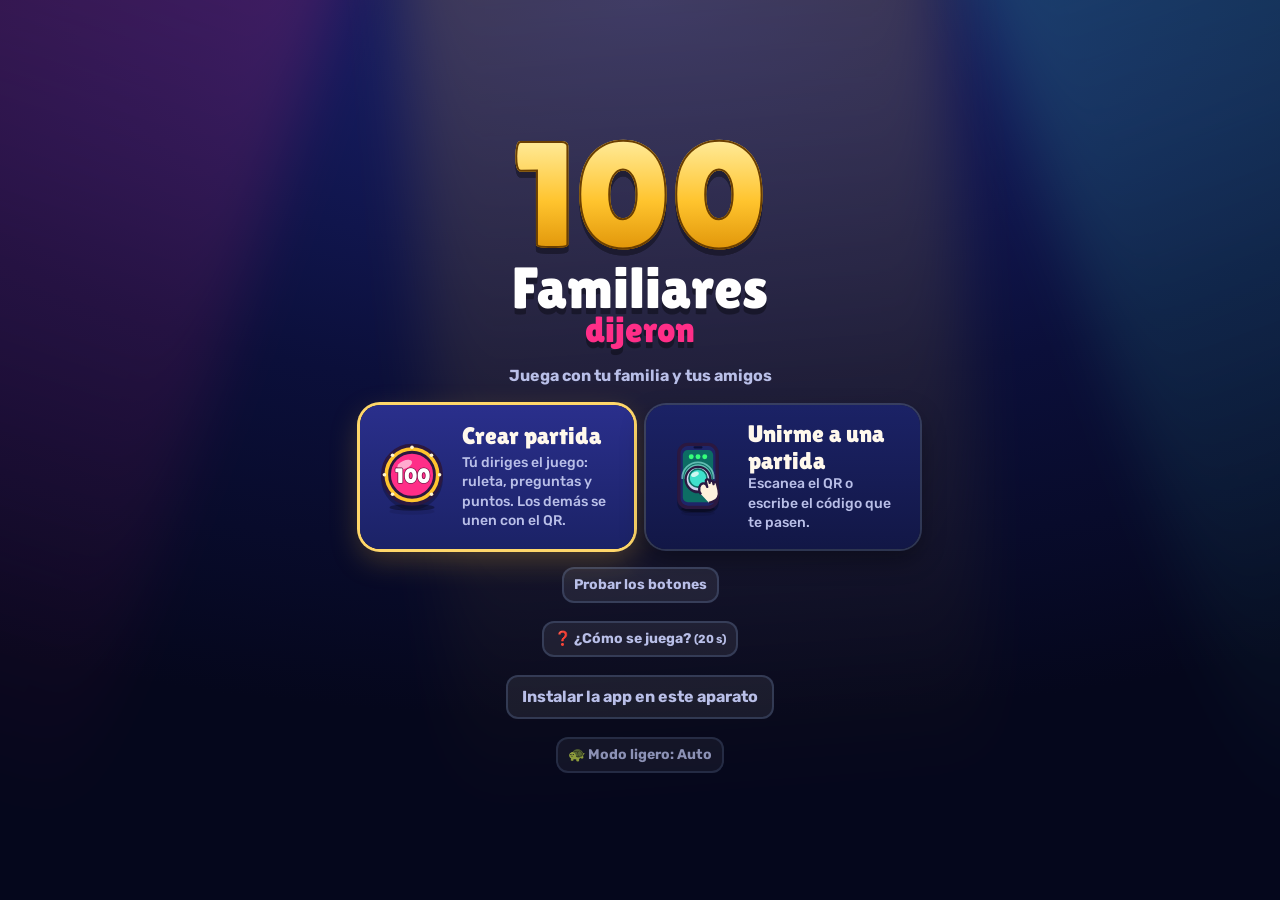
==== index.html @ 121be9f3 "Fase 3: junta para robar, chat nuevo, animalito por jugador, reacciones, ruleta de 5 niveles, carrer" ====
<!DOCTYPE html>
<html lang="es">
<head>
<meta charset="utf-8">
<meta name="viewport" content="width=device-width,initial-scale=1,viewport-fit=cover,interactive-widget=resizes-content">
<meta name="theme-color" content="#070a24">
<meta name="mobile-web-app-capable" content="yes">
<meta name="apple-mobile-web-app-capable" content="yes">
<title>100 Familiares Dijeron</title>
<link rel="manifest" href="manifest.webmanifest">
<link rel="icon" href="icons/icon-192.png">
<link rel="apple-touch-icon" href="icons/icon-192.png">
<link rel="stylesheet" href="app.css">
<link rel="stylesheet" href="race.css">
<link rel="stylesheet" href="cmd.css">
<link rel="stylesheet" href="lite.css">
</head>
<body>
<div class="bg" aria-hidden="true"><i></i><i></i><i></i></div>

<!-- ============ INICIO ============ -->
<main id="v-home" class="view">
  <div class="logo" aria-label="100 Familiares Dijeron"><b>100</b><span>Familiares</span><em>dijeron</em></div>
  <p class="sub">Juega con tu familia y tus amigos</p>
  <div class="choices">
    <a class="card-btn star cont" id="contcard" href="juego.html" hidden>
      <svg viewBox="0 0 64 64" aria-hidden="true"><ellipse cx="32" cy="59" rx="20" ry="3" fill="rgba(0,0,0,.35)"/><circle cx="32" cy="30" r="26" fill="#35e08a" stroke="#2b1840" stroke-width="3"/><circle cx="32" cy="30" r="20" fill="#0c6643" stroke="#2b1840" stroke-width="2.5"/><path d="M27 19.5v21l17-10.5z" fill="#fff8ec" stroke="#2b1840" stroke-width="2.5" stroke-linejoin="round"/><ellipse cx="24" cy="20" rx="6" ry="3" fill="#fff" opacity=".35" transform="rotate(-24 24 20)"/></svg>
      <b>Continuar partida</b><small id="contsm"></small>
    </a>
    <button type="button" class="card-btn star" data-go="create" id="createbtn">
      <svg viewBox="0 0 64 64" aria-hidden="true"><ellipse cx="32" cy="59" rx="20" ry="3" fill="rgba(0,0,0,.35)"/><circle cx="32" cy="30" r="26" fill="#ffc42e" stroke="#2b1840" stroke-width="3"/><circle cx="32" cy="30" r="20" fill="#ff2e88" stroke="#2b1840" stroke-width="2.5"/><ellipse cx="25.5" cy="21" rx="7" ry="3.6" fill="#fff" opacity=".6" transform="rotate(-24 25.5 21)"/><text x="32" y="37" text-anchor="middle" font-family="Lilita One,Rubik,sans-serif" font-size="19" fill="#fff" stroke="#6b0a3a" stroke-width="1.2" paint-order="stroke">100</text><g fill="#fff6cf"><circle cx="32" cy="5.5" r="1.6"/><circle cx="56.5" cy="30" r="1.6"/><circle cx="7.5" cy="30" r="1.6"/><circle cx="49.3" cy="12.7" r="1.6"/><circle cx="14.7" cy="12.7" r="1.6"/><circle cx="49.3" cy="47.3" r="1.6"/><circle cx="14.7" cy="47.3" r="1.6"/></g></svg>
      <b>Crear partida</b><small>Tú diriges el juego: ruleta, preguntas y puntos. Los demás se unen con el QR.</small>
    </button>
    <button type="button" class="card-btn" data-go="join">
      <svg viewBox="0 0 64 64" aria-hidden="true"><ellipse cx="32" cy="60.5" rx="15" ry="2.6" fill="rgba(0,0,0,.35)"/><rect x="15" y="3" width="34" height="56" rx="8" fill="#1e2569" stroke="#2b1840" stroke-width="3"/><rect x="18.5" y="8" width="27" height="46.5" rx="4.5" fill="#0d6d64"/><rect x="28" y="4.6" width="8" height="2" rx="1" fill="#0b0f3a"/><g fill="#35ff7a"><circle cx="26" cy="14" r="2.2"/><circle cx="32" cy="14" r="2.2"/><circle cx="38" cy="14" r="2.2"/></g><path d="M20.5 33a11.5 11.5 0 0 1 23 0M18 33a14 14 0 0 1 28 0" fill="none" stroke="#a8fff3" stroke-width="1.6" stroke-linecap="round" opacity=".55"/><circle cx="32" cy="35.5" r="11" fill="#20244a"/><circle cx="32" cy="34" r="11" fill="#cfd4ee" stroke="#2b1840" stroke-width="2"/><circle cx="32" cy="33" r="8" fill="#3fe0cc" stroke="#0b6f64" stroke-width="1.5"/><ellipse cx="29.3" cy="29.6" rx="3.6" ry="2" fill="#fff" opacity=".75" transform="rotate(-22 29.3 29.6)"/><path d="M40 52c-2-5 1-9 4-9 2 0 3 2 3 4v-5c0-2 3-2 3 0v2c0-2 3-2 3 0v2c0-2 3-2 3 0v6c0 5-3 9-8 9h-3" fill="#fff1dc" stroke="#2b1840" stroke-width="2" stroke-linejoin="round" transform="translate(-6 -6) rotate(-14 46 50)"/></svg>
      <b>Unirme a una partida</b><small>Escanea el QR o escribe el código que te pasen.</small>
    </button>
  </div>
  <section class="modes" id="modes" hidden aria-labelledby="modest">
    <h2 id="modest">¿Dónde se va a ver el juego?</h2>
    <p class="modes-note" id="modesnote" hidden>Tienen una partida guardada: al entrar podrán continuarla o empezar de nuevo.</p>
    <div class="choices">
      <a class="card-btn" href="juego.html?modo=pantalla&amp;nueva=1">
        <svg viewBox="0 0 64 64" aria-hidden="true"><ellipse cx="32" cy="59" rx="21" ry="3" fill="rgba(0,0,0,.35)"/><path d="M23 50l-5 7M41 50l5 7" stroke="#2b1840" stroke-width="6" stroke-linecap="round"/><path d="M23 50l-5 7M41 50l5 7" stroke="#e9a91c" stroke-width="3" stroke-linecap="round"/><rect x="5" y="9" width="54" height="42" rx="9" fill="#ffc42e" stroke="#2b1840" stroke-width="3"/><path d="M8 18a7 7 0 0 1 7-7h34a7 7 0 0 1 7 7" fill="none" stroke="#fff3b0" stroke-width="2" stroke-linecap="round" opacity=".8"/><circle cx="13" cy="12.6" r="1.4" fill="#fff6cf"/><circle cx="19" cy="12.6" r="1.4" fill="#fff6cf"/><circle cx="25" cy="12.6" r="1.4" fill="#fff6cf"/><circle cx="31" cy="12.6" r="1.4" fill="#fff6cf"/><circle cx="37" cy="12.6" r="1.4" fill="#fff6cf"/><circle cx="43" cy="12.6" r="1.4" fill="#fff6cf"/><circle cx="49" cy="12.6" r="1.4" fill="#fff6cf"/><circle cx="13" cy="47.4" r="1.4" fill="#fff6cf"/><circle cx="19" cy="47.4" r="1.4" fill="#fff6cf"/><circle cx="25" cy="47.4" r="1.4" fill="#fff6cf"/><circle cx="31" cy="47.4" r="1.4" fill="#fff6cf"/><circle cx="37" cy="47.4" r="1.4" fill="#fff6cf"/><circle cx="43" cy="47.4" r="1.4" fill="#fff6cf"/><circle cx="49" cy="47.4" r="1.4" fill="#fff6cf"/><rect x="10.5" y="15.5" width="43" height="29" rx="4.5" fill="#0b0f3a" stroke="#2b1840" stroke-width="2"/><g><circle cx="22" cy="30" r="7.5" fill="#35ff7a" opacity=".22"/><circle cx="32" cy="30" r="7.5" fill="#35ff7a" opacity=".22"/><circle cx="42" cy="30" r="7.5" fill="#35ff7a" opacity=".22"/><circle cx="22" cy="30" r="5" fill="#2bd968"/><circle cx="32" cy="30" r="5" fill="#2bd968"/><circle cx="42" cy="30" r="5" fill="#2bd968"/><circle cx="20.5" cy="28.4" r="1.7" fill="#e6ffee"/><circle cx="30.5" cy="28.4" r="1.7" fill="#e6ffee"/><circle cx="40.5" cy="28.4" r="1.7" fill="#e6ffee"/></g><path d="M12 42L28 17h8L20 42z" fill="#fff" opacity=".07"/></svg>
        <b>En una pantalla grande</b><small>Tele, compu o tablet. Cada quien usa su celular como botón.</small>
      </a>
      <a class="card-btn" href="juego.html?modo=celulares&amp;nueva=1">
        <svg viewBox="0 0 64 64" aria-hidden="true"><ellipse cx="32" cy="60" rx="24" ry="2.6" fill="rgba(0,0,0,.35)"/><g transform="rotate(-10 18 32)"><rect x="6" y="8" width="24" height="44" rx="6" fill="#1e2569" stroke="#2b1840" stroke-width="3"/><rect x="9.5" y="13" width="17" height="30" rx="3" fill="#3fe0cc"/><circle cx="18" cy="28" r="6" fill="#ff2e88" stroke="#2b1840" stroke-width="2"/></g><g transform="rotate(10 46 32)"><rect x="34" y="8" width="24" height="44" rx="6" fill="#1e2569" stroke="#2b1840" stroke-width="3"/><rect x="37.5" y="13" width="17" height="30" rx="3" fill="#ffc42e"/><circle cx="46" cy="28" r="6" fill="#ff2e88" stroke="#2b1840" stroke-width="2"/></g></svg>
        <b>Cada quien en su celular</b><small>Sin tele: todos ven la pregunta y el tablero en su celular. Tú también juegas desde el tuyo.</small>
      </a>
    </div>
  </section>
  <form id="joinf" class="joinf" hidden autocomplete="off">
    <label for="code">Código de la partida</label>
    <input id="code" maxlength="4" autocapitalize="characters" spellcheck="false" placeholder="ABCD" enterkeyhint="go">
    <label for="pname">Tu nombre</label>
    <input id="pname" maxlength="14" placeholder="Tu nombre" enterkeyhint="go">
    <button class="big gold" type="submit">Entrar</button>
    <p class="err" id="joinerr" role="alert"></p>
  </form>
  <button type="button" class="ghost sm" data-go="host">Probar los botones</button>
  <button type="button" class="ghost sm" data-tut="1">❓ ¿Cómo se juega? <small>(20 s)</small></button>
  <button type="button" id="install" class="ghost">Instalar la app en este aparato</button>
  <button type="button" class="ghost sm lite-btn" id="litebtn">🐢 Modo ligero: <b id="litev">Auto</b></button>
</main>

<!-- ============ PANTALLA GRANDE ============ -->
<main id="v-host" class="view" hidden>
  <header class="hbar">
    <div class="room"><small>Código</small><b id="hcode">····</b></div>
    <span class="pill" id="hstat">Conectando…</span>
    <button type="button" class="ghost sm" id="hback">Salir</button>
  </header>
  <section class="lobby" id="lobby">
    <div class="qrbox"><div class="qr" id="qr" aria-label="Código QR para unirse"></div><p>Escaneen con la cámara del celular<br><b id="hlink"></b></p></div>
    <div class="teams" id="teams"></div>
  </section>
  <section class="arena" id="arena" hidden>
    <div class="side" id="sideA"></div>
    <div class="center">
      <div class="lamps" id="lamps"><i></i><i></i><i></i></div>
      <b class="semt" id="semt">Prepárense…</b>
    </div>
    <div class="side" id="sideB"></div>
    <div class="result" id="result" hidden></div>
  </section>
  <footer class="hctl">
    <button type="button" class="big gold" id="go">¡Probar botones!</button>
    <button type="button" class="ghost" id="lobbyb" hidden>Ver jugadores</button>
    <div class="rule" id="rule"><span>Si alguien toca antes del ¡YA!:</span><button type="button" data-r="foul" aria-pressed="true">Pierde el turno</button><button type="button" data-r="soft" aria-pressed="false">Solo espera tantito</button></div>
  </footer>
</main>

<!-- ============ JUGADOR ============ -->
<main id="v-play" class="view" hidden>
  <header class="pbar">
    <span class="me" id="me"></span>
    <span class="pill" id="pstat">Conectando…</span>
    <button type="button" class="admk" id="mutek" aria-label="Silenciar este celular" aria-pressed="false">🔊</button>
    <button type="button" class="admk" id="admk" aria-label="Modo anfitrión">🔑</button>
  </header>
  <section class="gv" id="gv" hidden aria-label="El juego">
    <div class="gv-sc">
      <div class="gv-t" id="gvt0" style="--c:#3fe0cc"><i id="gva0"></i><span><b>Turquesas</b><em id="gvs0">0</em></span></div>
      <div class="gv-bank"><small>En juego</small><b id="gvb">0</b><em id="gvm"></em></div>
      <div class="gv-t" id="gvt1" style="--c:#ffc42e"><i id="gva1"></i><span><b>Dorados</b><em id="gvs1">0</em></span></div>
    </div>
    <div class="gv-q"><small id="gvr">Ronda 1</small><p id="gvq">Esperando la pregunta…</p></div>
    <p class="gv-say" id="gvsay" hidden></p>
    <ol class="gv-board" id="gvboard"></ol>
    <div class="gv-foot">
      <div class="gv-x" id="gvx" aria-label="Errores"><i></i><i></i><i></i></div>
      <p class="gv-turn" id="gvturn"></p>
      <div class="gv-ck" id="gvck" aria-label="Segundos"><b id="gvckn">15</b></div>
    </div>
    <iframe class="gv-f" id="gvf" title="El juego en vivo" allow="autoplay"></iframe>
    <button type="button" class="ghost sm gv-ch" id="gvch">Cambiar de equipo</button>
  </section>
  <section class="pick" id="pick" hidden>
    <button type="button" class="myav" id="myavb" aria-label="Escoger tu animalito"><i id="myavi"></i><span><b>Tu animalito</b><small>Tócalo para cambiarlo</small></span></button>
    <h2>¿De qué equipo eres?</h2>
    <div class="pteams" id="pteams"></div>
    <div class="pick-x"><button type="button" class="ghost sm" id="pspec">👀 Solo quiero ver</button><button type="button" class="ghost sm" data-tut="1">❓ ¿Cómo se juega? <small>(20 s)</small></button></div>
  </section>
  <section class="pad" id="pad" hidden>
    <div class="plamps" id="plamps"><i></i><i></i><i></i></div>
    <p class="pmsg" id="pmsg">Esperen la siguiente ronda</p>
    <div class="dome" id="dome"><span class="ring"></span><span class="ring r2"></span><span class="base"></span><span class="cap"><span class="av" id="pav"></span></span></div>
    <p class="psub" id="psub"></p>
    <button type="button" class="ghost sm" id="chteam">Cambiar de equipo</button>
  </section>
  <div class="cmdbar" id="cmdbar" hidden aria-label="Comodines de tu equipo"></div>
  <div class="pres" id="pres" hidden></div>
  <button type="button" class="admt" id="admt" hidden aria-label="Abrir el panel del anfitrión"><span>🎛</span><small>Control</small></button>
  <section class="adm" id="adm" hidden role="dialog" aria-modal="true" aria-labelledby="admh">
    <header class="adm-h"><b id="admh">🎛 Anfitrión</b><nav class="adm-tabs"><button type="button" data-tab="b" aria-pressed="true">Básico</button><button type="button" data-tab="a" aria-pressed="false">Avanzado</button></nav><button type="button" class="adm-x" id="admx" aria-label="Cerrar el panel">▾</button></header>
    <div class="adm-body" id="admbody"></div>
  </section>
  <section class="pin" id="pin" hidden role="dialog" aria-modal="true" aria-labelledby="pinh">
    <div class="pin-card"><b id="pinh">🔑 Modo anfitrión</b><p id="pinmsg">Escribe tu PIN</p><div class="pin-dots" id="pindots" aria-hidden="true"><i></i><i></i><i></i><i></i></div>
      <div class="pin-pad" id="pinpad"></div><button type="button" class="ghost sm" id="pinx">Cancelar</button></div>
  </section>
  <section class="chat" id="chat" hidden role="dialog" aria-labelledby="chatt">
    <header class="chat-h"><button type="button" class="chat-min" id="chatmin" aria-label="Hacer chiquito el chat" aria-expanded="true">▾</button><b id="chatt">💬 Junta de equipo</b>
      <span class="ring" id="chatring" hidden><svg viewBox="0 0 36 36" aria-hidden="true"><circle class="rg-bg" cx="18" cy="18" r="15.5"/><circle class="rg-fg" cx="18" cy="18" r="15.5" pathLength="100"/></svg><b></b></span></header>
    <p class="chat-sub" id="chatsub"></p>
    <p class="chat-q" id="chatq"></p>
    <p class="chat-rev" id="chatrev" hidden></p>
    <div class="chat-m" id="chatm" aria-live="polite"></div>
    <p class="chat-ty" id="chatty" aria-live="polite"></p>
    <div class="chat-qk" id="chatqk"><button type="button" data-q="👍 ¡Esa!">👍 ¡Esa!</button><button type="button" data-q="❌ No">❌ No</button><button type="button" data-q="🤔 Ni idea">🤔 Ni idea</button></div>
    <form class="chat-f" id="chatf" autocomplete="off"><input id="chati" maxlength="80" enterkeyhint="send" placeholder="Escribe a tu equipo…" aria-label="Mensaje para tu equipo"><button class="chat-go" aria-label="Enviar">➤</button></form>
    <div class="chat-btns"><button type="button" class="chat-claim" id="chatclaim" hidden>✋ Yo la digo</button><button type="button" class="ghost sm" id="chatok">¡Ya sabemos! Seguir jugando</button></div>
  </section>
  <section class="finph" id="finph" hidden role="dialog" aria-modal="true" aria-labelledby="finpht">
    <div class="finph-in">
      <div class="finph-av" id="finphav"></div>
      <h2 id="finpht"></h2>
      <p class="finph-s" id="finphs"></p>
      <div class="finph-pz" id="finphpz" hidden>🎁 Se llevan: <b id="finphpzt"></b></div>
      <div class="finph-ph" id="finphph" hidden>
        <button type="button" class="ghost" id="finphcam">📸 Foto de los ganadores <small>(si quieren)</small></button><input type="file" id="finphf" accept="image/*" hidden>
        <div class="finph-pic" id="finphpic" hidden><img id="finphimg" alt="Foto de los ganadores con su marco"><div class="finph-pb"><button type="button" class="ghost sm" id="finphsave">💾 Guardar</button><button type="button" class="ghost sm" id="finphre">📸 Otra</button></div><small id="finphnote"></small></div>
      </div>
      <p class="finph-mt" id="finphmt"></p>
      <div class="finph-meds" id="finphm"></div>
      <button type="button" class="big" id="finphok">¡Listo!</button>
    </div>
  </section>
  <div class="warnb" id="warnb" hidden role="status"><b id="warnbt"></b><small id="warnbs"></small></div>
  <section class="wph" id="wph" hidden aria-live="polite" aria-labelledby="wpht">
    <h2 id="wpht">¡Ruleta!</h2>
    <p class="wph-s" id="wphs"></p>
    <div class="wph-w" id="wphw">
      <div class="wph-rim"></div>
      <canvas id="wphc" aria-label="Ruleta"></canvas>
      <svg class="wph-ptr" viewBox="0 0 40 60" aria-hidden="true"><path d="M20 58 4 17a16 16 0 1 1 32 0z" fill="#ff2e88" stroke="#2b1840" stroke-width="3"/><circle cx="20" cy="17" r="6" fill="#fff6cf"/></svg>
      <div class="wph-hand" id="wphh" aria-hidden="true">👆</div>
      <p class="wph-fx" id="wphfx" aria-live="polite"></p>
    </div>
    <p class="wph-r" id="wphr"></p>
  </section>
  <section class="ask" id="ask" hidden aria-live="polite" aria-labelledby="askt">
    <header class="ask-h">
      <span class="ask-av" id="askav"></span>
      <div class="ask-ht"><b id="askt">¡Te toca contestar!</b><small id="asks">¿Qué dijeron las 100 personas?</small></div>
      <span class="ask-sec" id="asksec">15</span>
    </header>
    <p class="ask-q" id="askq"></p>
    <p class="ask-hint" id="askhint" hidden></p>
    <div class="cmdbar ask-cmd" id="askcmd" aria-label="Comodines"></div>
    <div class="ask-time" aria-hidden="true"><i id="askbar"></i></div>
    <div class="ask-rev" id="askrev" hidden aria-label="Respuestas que ya salieron"></div>
    <div class="ask-prev" id="askprev" aria-hidden="true"></div>
    <form class="ask-f" id="askf" autocomplete="off">
      <input id="aski" maxlength="40" autocomplete="off" enterkeyhint="send" placeholder="Toca aquí y escribe…" aria-label="Tu respuesta">
      <button class="ask-go" type="submit">¡Contestar!</button>
    </form>
    <div class="ask-res" id="askres" hidden></div>
  </section>
</main>
  <div class="sheet" id="avsheet" hidden><div class="sheet-in"><h2 id="avtitle">Animalito</h2><div class="avg" id="avg"></div><button type="button" class="ghost" id="avclose">Listo</button></div></div>
  <div class="rxbar" id="rxbar" hidden><div class="rxp" id="rxp" hidden role="group" aria-label="Reacciones"></div><button type="button" class="rxk" id="rxk" aria-label="Mandar una reacción" aria-expanded="false">😀</button></div>
  <section class="tut" id="tut" hidden role="dialog" aria-modal="true" aria-labelledby="tutt"><div class="tut-card">
    <div class="tut-bar" aria-hidden="true"><i id="tutbar"></i></div>
    <div class="tut-ic" id="tutic" aria-hidden="true"></div><b id="tutt"></b><p id="tutp"></p>
    <div class="tut-nav"><button type="button" class="ghost sm" id="tutprev" aria-label="Anterior">◀</button><span id="tutn"></span><button type="button" class="ghost sm" id="tutnext" aria-label="Siguiente">▶</button></div>
    <button type="button" class="big" id="tutx">¡Ya entendí!</button></div></section>
  <section class="sheet-ov" id="instsh" hidden role="dialog" aria-modal="true" aria-labelledby="insth"><div class="sheet-card">
    <b id="insth">📲 Instalar la app</b>
    <p><b>Android (Chrome):</b> toca el menú <b>⋮</b> de arriba a la derecha y luego <b>“Instalar app”</b> o <b>“Agregar a la pantalla principal”</b>.</p>
    <p><b>iPhone (Safari):</b> toca el botón <b>Compartir</b> (el cuadrito con flecha) y luego <b>“Agregar a inicio”</b>.</p>
    <p class="mute">Se instala como una app normal y se actualiza sola.</p>
    <button type="button" class="big" id="instok">¡Va!</button></div></section>
  <section class="sheet-ov" id="newsh" hidden role="dialog" aria-modal="true" aria-labelledby="newh"><div class="sheet-card">
    <b id="newh">✨ ¿Qué hay de nuevo?</b><ul id="newl"></ul><button type="button" class="big" id="newok">¡Va!</button></div></section>

<div class="toast" id="toast" role="status"></div>
<script src="vendor/paho-mqtt.min.js"></script>
<script src="vendor/qrcode.js"></script>
<script src="version.js"></script>
<script src="news.js"></script>
<script src="avatars.js"></script>
<script src="app.js"></script>
</body>
</html>
---- app.css ----
/* 100 Familiares · Botones en vivo
   VOICE: programa de concurso familiar, de noche y con luces.
   IDEA: el foro del programa: pantalla grande con semáforo y un botón de arcade en cada celular.
   PICTURE: el botón redondo con el animalito del equipo; en la tele, el semáforo y la foto finish.
   COLOUR and TYPE: azul noche, dorado y los colores de cada equipo; Lilita One para títulos, Rubik para texto.
   LAYOUT: una sola cosa grande por pantalla; en el celular todo el fondo es el botón. */
@font-face{font-family:'Lilita One';src:url(fonts/lilita.woff2) format('woff2');font-weight:400;font-display:swap}
@font-face{font-family:'Rubik';src:url(fonts/rubik-500.woff2) format('woff2');font-weight:500;font-display:swap}
@font-face{font-family:'Rubik';src:url(fonts/rubik-700.woff2) format('woff2');font-weight:700;font-display:swap}
@font-face{font-family:'Rubik';src:url(fonts/rubik-800.woff2) format('woff2');font-weight:800;font-display:swap}
:root{color-scheme:dark;--bg:#070a24;--bg2:#121746;--bg3:#1e2569;--ink:#fff8ec;--mute:#b9bfe8;--gold:#ffc42e;--pink:#ff2e88;--cink:#14123a;--t0:#3fe0cc;--t1:#ffc42e;--disp:'Lilita One',Rubik,system-ui,sans-serif}
*{box-sizing:border-box;min-width:0}
[hidden]{display:none!important}
html,body{height:100%}
body{margin:0;background:var(--bg);color:var(--ink);font:500 16px/1.4 Rubik,system-ui,sans-serif;overflow-x:clip;-webkit-font-smoothing:antialiased;text-rendering:optimizeLegibility;-webkit-tap-highlight-color:transparent}
button{font:inherit;color:inherit;cursor:pointer}
button:focus-visible,input:focus-visible{outline:3px solid #fff3c4;outline-offset:3px}
.bg{position:fixed;inset:0;z-index:0;overflow:hidden;background:radial-gradient(120% 80% at 50% 0%,#1a2170 0%,#0b0f3a 55%,#05071c 100%)}
.bg i{position:absolute;top:-30%;width:42vmax;height:120vmax;opacity:.22;filter:blur(30px);transform-origin:50% 0;background:linear-gradient(180deg,var(--c),transparent 70%)}
.bg i:nth-child(1){left:-10%;--c:#ff2e88;transform:rotate(18deg)}
.bg i:nth-child(2){left:30%;--c:#ffc42e;transform:rotate(-4deg)}
.bg i:nth-child(3){right:-12%;--c:#3fe0cc;transform:rotate(-20deg)}
.view{position:relative;z-index:1;min-height:100%;padding:max(16px,env(safe-area-inset-top)) max(16px,env(safe-area-inset-right)) max(16px,env(safe-area-inset-bottom)) max(16px,env(safe-area-inset-left))}
.big{display:inline-flex;align-items:center;justify-content:center;gap:8px;min-height:54px;padding:12px 26px;border:0;border-radius:16px;font:400 22px/1 var(--disp);background:#2a3290;box-shadow:0 5px 0 #161b5e,inset 0 0 0 2px rgba(156,192,255,.25)}
.big:active{transform:translateY(4px);box-shadow:0 1px 0 #161b5e}
.big.gold{background:linear-gradient(180deg,#ffe27a,#ffb020);color:var(--cink);box-shadow:0 5px 0 #b77c00,0 10px 26px rgba(255,196,46,.3)}
.big.gold:active{box-shadow:0 1px 0 #b77c00}
.big[disabled]{opacity:.5;cursor:default}
.ghost{min-height:44px;padding:10px 16px;border:0;border-radius:12px;background:rgba(255,255,255,.07);color:var(--mute);font-weight:700;box-shadow:inset 0 0 0 2px rgba(156,192,255,.18)}
.ghost.sm{min-height:36px;padding:6px 12px;font-size:14px}
.pill{display:inline-flex;align-items:center;gap:6px;padding:6px 12px;border-radius:999px;background:#0b0f3a;color:var(--mute);font:700 13px Rubik,sans-serif;box-shadow:inset 0 0 0 2px rgba(156,192,255,.2);white-space:nowrap}
.pill::before{content:"";width:9px;height:9px;border-radius:50%;background:#ffb020;box-shadow:0 0 8px #ffb020}
.pill.ok::before{background:#35e08a;box-shadow:0 0 8px #35e08a}
.pill.bad::before{background:#ff3355;box-shadow:0 0 8px #ff3355}
.toast{position:fixed;left:50%;bottom:max(20px,env(safe-area-inset-bottom));z-index:99;max-width:min(92vw,460px);padding:12px 18px;border-radius:14px;background:#fff8ec;color:var(--cink);font-weight:700;text-align:center;transform:translate(-50%,140%);opacity:0;visibility:hidden;transition:transform .35s cubic-bezier(.3,1.4,.5,1),opacity .2s,visibility .35s;pointer-events:none}
.toast.on{transform:translate(-50%,0);opacity:1;visibility:visible}
.l3-svg{display:block;width:100%;height:100%;clip-path:circle(50%)}

/* ---------- inicio ---------- */
#v-home{display:flex;flex-direction:column;align-items:center;justify-content:center;gap:18px;text-align:center}
.logo{display:grid;justify-items:center;line-height:.9;font-family:var(--disp);filter:drop-shadow(0 6px 0 rgba(0,0,0,.35))}
.logo b{font-size:clamp(84px,22vw,150px);font-weight:400;background:linear-gradient(180deg,#fff3b0,#ffc42e 55%,#d98a00);-webkit-background-clip:text;background-clip:text;color:transparent;-webkit-text-stroke:2px #6b3f00}
.logo span{font-size:clamp(34px,9vw,58px);color:#fff}
.logo em{font-style:normal;font-size:clamp(22px,6vw,36px);color:var(--pink)}
.sub{margin:0;color:var(--mute);font-weight:700}
.choices{display:grid;grid-template-columns:repeat(auto-fit,minmax(min(100%,240px),1fr));gap:12px;width:min(100%,560px)}
.card-btn{display:grid;grid-template-columns:72px 1fr;grid-template-rows:auto auto;column-gap:14px;align-items:center;padding:16px;border:0;border-radius:20px;text-align:left;background:linear-gradient(180deg,#1b2266,#121746);box-shadow:0 0 0 2px rgba(156,192,255,.22),0 10px 24px rgba(0,0,0,.35)}
.card-btn svg{grid-row:span 2;width:72px;height:72px;filter:drop-shadow(0 4px 0 rgba(0,0,0,.25))}
.card-btn b{font:400 24px/1.1 var(--disp)}
.card-btn small{color:var(--mute);font-size:14px;font-weight:500}
.card-btn:active{transform:scale(.98)}
a.card-btn{color:inherit;text-decoration:none}
.card-btn.star{background:linear-gradient(180deg,#2a2f8c,#1b2266);box-shadow:0 0 0 3px #ffd76a,0 10px 30px rgba(255,196,46,.25)}
.joinf{display:grid;gap:8px;width:min(100%,380px);text-align:left}
.joinf label{font-weight:700;color:var(--mute);font-size:14px}
.joinf input{width:100%;min-height:54px;padding:10px 14px;border:0;border-radius:14px;background:#0b0f3a;color:#fff;font:400 24px var(--disp);letter-spacing:.06em;box-shadow:inset 0 0 0 2px rgba(156,192,255,.3)}
#code{text-transform:uppercase;text-align:center;font-size:36px;letter-spacing:.3em}
.joinf .big{margin-top:6px}
.err{min-height:1.3em;margin:0;color:#ff8fa3;font-weight:700}

/* ---------- pantalla grande ---------- */
#v-host{display:flex;flex-direction:column;gap:14px}
.hbar{display:flex;align-items:center;gap:12px;flex-wrap:wrap}
.room{display:flex;align-items:baseline;gap:10px;padding:6px 16px;border-radius:16px;background:#0b0f3a;box-shadow:0 0 0 3px #ffd76a}
.room small{color:var(--mute);font-weight:800}
.room b{font:400 clamp(30px,5vw,46px)/1.1 var(--disp);letter-spacing:.12em;color:var(--gold)}
.hbar #hback{margin-left:auto}
.lobby{display:grid;grid-template-columns:minmax(220px,300px) 1fr;gap:16px;align-items:start}
.qrbox{padding:14px;border-radius:20px;background:#fff8ec;color:var(--cink);text-align:center}
.qr svg{display:block;width:100%;height:auto}
.qrbox p{margin:8px 0 0;font-weight:700;font-size:14px;overflow-wrap:anywhere}
.teams{display:grid;grid-template-columns:1fr 1fr;gap:14px}
.team{padding:12px;border-radius:20px;background:linear-gradient(180deg,#1b2266,#121746);box-shadow:inset 0 0 0 3px var(--tc)}
.team header{display:flex;align-items:center;gap:10px;margin-bottom:8px}
.team .tav{width:64px;height:64px;flex:none;padding:0;border:0;border-radius:50%;background:none;position:relative}
.team .tav::after{content:"Cambiar";position:absolute;left:50%;bottom:-6px;transform:translateX(-50%);padding:1px 6px;border-radius:99px;background:#fff8ec;color:var(--cink);font:800 10px Rubik,sans-serif}
.team h3{margin:0;font:400 26px/1 var(--disp);color:var(--tc)}
.team h3 small{display:block;color:var(--mute);font:700 13px Rubik,sans-serif;margin-top:4px}
.plist{display:grid;gap:6px;margin:0;padding:0;list-style:none}
.plist li{display:flex;align-items:center;gap:8px;padding:8px 10px;border-radius:12px;background:rgba(255,255,255,.06);font-weight:700}
.plist li .sig{margin-left:auto;font:700 12px Rubik,sans-serif;color:var(--mute)}
.plist li .sig.good{color:#35e08a}.plist li .sig.mid{color:#ffc42e}.plist li .sig.slow{color:#ff8fa3}
.plist .empty{background:none;color:var(--mute);font-weight:500;font-size:14px}
.waiting{grid-column:1/-1;color:var(--mute);font-size:14px;font-weight:700}
.hctl{display:flex;flex-wrap:wrap;align-items:center;justify-content:center;gap:12px;margin-top:auto}
.rule{display:flex;flex-wrap:wrap;align-items:center;justify-content:center;gap:6px;font:700 13px Rubik,sans-serif;color:var(--mute)}
.rule button{min-height:36px;padding:6px 12px;border:0;border-radius:999px;background:#1e2569;color:var(--mute);font:800 13px Rubik,sans-serif;box-shadow:inset 0 0 0 2px rgba(156,192,255,.18)}
.rule button[aria-pressed=true]{background:#fff8ec;color:var(--cink);box-shadow:0 0 0 2px #ffd76a}
/* arena */
.arena{position:relative;flex:1;display:grid;grid-template-columns:1fr auto 1fr;align-items:center;gap:clamp(10px,3vw,40px);min-height:min(62vh,560px)}
.side{display:grid;justify-items:center;gap:10px;text-align:center;transition:opacity .3s,transform .3s}
.side .sav{width:clamp(110px,22vmin,220px);aspect-ratio:1;filter:drop-shadow(0 8px 0 rgba(0,0,0,.3))}
.side b{font:400 clamp(28px,5vmin,52px)/1 var(--disp);color:var(--tc)}
.side small{color:var(--mute);font-weight:700}
.side.win{transform:scale(1.08)}
.side.lose{opacity:.35;transform:scale(.92)}
.side.foul .sav{filter:grayscale(1) brightness(.6)}
.center{display:grid;justify-items:center;gap:14px}
.lamps{display:flex;flex-direction:column;gap:12px;padding:14px;border-radius:26px;background:linear-gradient(180deg,#1a1d33,#0a0c1c);box-shadow:0 0 0 3px #2c3152,0 12px 30px rgba(0,0,0,.7)}
.lamps i,.plamps i{width:clamp(44px,9vmin,84px);aspect-ratio:1;border-radius:50%;background:radial-gradient(circle at 40% 35%,#3a1218,#1a070b);box-shadow:inset 0 3px 6px rgba(0,0,0,.8);transition:background .06s,box-shadow .06s}
.lamps i.r,.plamps i.r{background:radial-gradient(circle at 40% 35%,#ffb3bc,#ff2d3d 45%,#a3001a);box-shadow:0 0 18px #ff2d3d,0 0 44px rgba(255,45,61,.6)}
.lamps i.g,.plamps i.g{background:radial-gradient(circle at 40% 35%,#d9ffe5,#35ff7a 45%,#00992e);box-shadow:0 0 20px #35ff7a,0 0 54px rgba(53,255,122,.7)}
.lamps i.t,.plamps i.t{background:radial-gradient(circle at 40% 35%,#fff,var(--wc) 50%);box-shadow:0 0 18px var(--wc),0 0 46px var(--wc)}
.semt{padding:.18em .7em;border-radius:999px;background:#0b0f3a;font:400 clamp(26px,5vmin,56px)/1.1 var(--disp);white-space:nowrap;box-shadow:0 0 0 3px rgba(255,255,255,.18)}
.semt.go{background:linear-gradient(180deg,#5dff94,#18c454);color:#03361a}
.semt.fl{background:#ff2d4d;color:#fff}
.semt.wn{background:var(--wc);color:var(--cink)}
.result{grid-column:1/-1;justify-self:center;width:min(100%,640px);padding:14px 18px;border-radius:20px;background:linear-gradient(180deg,#141a5c,#0a0e3a);box-shadow:0 0 0 3px #ffd76a,0 14px 40px rgba(0,0,0,.6);text-align:center}
.result h3{margin:0 0 8px;font:400 22px/1 var(--disp);color:#ffd76a}
.lane{display:grid;grid-template-columns:minmax(0,10em) 1fr 4.6em;align-items:center;gap:10px;margin:6px 0;font-weight:800;text-align:left}
.lane span{display:flex;align-items:center;gap:8px;overflow:hidden;white-space:nowrap;text-overflow:ellipsis}
.lane span .l3-svg{width:28px;height:28px;flex:none}
.lane i{height:14px;border-radius:99px;background:rgba(255,255,255,.08);overflow:hidden}
.lane em{display:block;height:100%;border-radius:99px;background:linear-gradient(90deg,var(--c),#fff);transform-origin:0 50%;transform:scaleX(var(--w))}
.lane b{font:400 20px var(--disp);text-align:right}
.lane.late{opacity:.6}
.result .verdict{margin:10px 0 2px;font:400 clamp(22px,3.6vmin,32px)/1.15 var(--disp)}
.result .rec{display:block;margin-top:4px;color:#ffd76a;font-weight:800}
.result .rc{display:block;margin-top:4px;color:var(--mute);font-weight:700;font-size:14px}
.result .foulx{font-size:18px;font-weight:800}
.result .foulx b{font:400 26px var(--disp);color:#ff8fa3}
.stamp{position:absolute;left:50%;top:50%;padding:.1em .45em;border-radius:14px;background:#ff2d4d;color:#fff;font:400 clamp(26px,5vmin,48px)/1.05 var(--disp);white-space:nowrap;box-shadow:0 0 0 4px #fff,0 0 34px rgba(255,45,77,.9);translate:-50% -50%;rotate:-9deg;pointer-events:none}
.sheet{position:fixed;inset:0;z-index:50;display:grid;place-items:center;padding:16px;background:rgba(3,5,22,.8)}
.sheet-in{width:min(100%,620px);max-height:90vh;overflow:auto;padding:16px;border-radius:22px;background:#121746;box-shadow:0 0 0 3px var(--tc,#ffd76a);text-align:center}
.sheet h2{margin:0 0 12px;font:400 26px var(--disp)}
.avg{display:grid;grid-template-columns:repeat(auto-fill,minmax(78px,1fr));gap:10px;margin-bottom:12px}
.avg button{display:grid;justify-items:center;gap:4px;padding:4px;border:0;border-radius:14px;background:none;color:var(--mute);font:700 12px/1.1 Rubik,sans-serif}
.avg button i{display:block;width:64px;height:64px;border-radius:50%}
.avg button[aria-pressed=true]{color:#fff}
.avg button[aria-pressed=true] i{box-shadow:0 0 0 4px var(--tc),0 0 16px var(--tc)}
.avg button.taken{opacity:.3}
@media (max-width:760px){.lobby{grid-template-columns:1fr}.qrbox{max-width:300px;justify-self:center}.teams{grid-template-columns:1fr}}
@media (max-aspect-ratio:3/4){.arena{grid-template-columns:1fr 1fr;grid-template-rows:auto auto auto}.center{grid-column:1/-1;grid-row:1}.lamps{flex-direction:row}.result{grid-row:3}}

/* ---------- jugador ---------- */
#v-play{display:flex;flex-direction:column;--tc:#3fe0cc;--tl:#a8fff3;--td:#0b6f64;--tdd:#053d37;touch-action:manipulation}
#v-play.t1{--tc:#ffc42e;--tl:#fff0a8;--td:#b77c00;--tdd:#5a3a00}
.pbar{display:flex;align-items:center;justify-content:space-between;gap:10px}
.me{display:flex;align-items:center;gap:8px;font:400 20px/1 var(--disp)}
.me .l3-svg{width:36px;height:36px}
.me small{display:block;color:var(--tc);font:800 13px Rubik,sans-serif}
.pick{flex:1;display:grid;align-content:center;gap:16px;text-align:center}
.pick h2{margin:0;font:400 clamp(28px,8vw,40px)/1.1 var(--disp)}
.pteams{display:grid;grid-template-columns:1fr 1fr;gap:12px}
.pteams button{display:grid;justify-items:center;gap:8px;padding:18px 10px;border:0;border-radius:22px;background:linear-gradient(180deg,#1b2266,#121746);box-shadow:inset 0 0 0 3px var(--tc)}
.pteams button i{display:block;width:min(110px,30vw);aspect-ratio:1}
.pteams button b{font:400 24px var(--disp);color:var(--tc)}
.pteams button small{color:var(--mute);font-weight:700}
.pad{position:relative;flex:1;display:flex;flex-direction:column;align-items:center;justify-content:center;gap:clamp(10px,2.4vh,22px);margin:10px -16px -16px;padding:16px;border-radius:28px 28px 0 0;background:radial-gradient(circle at 50% 58%,color-mix(in srgb,var(--tc) 45%,#071020),#05091c 75%);overflow:hidden;touch-action:none;user-select:none;-webkit-user-select:none}
.dome{cursor:pointer}
.pad::before{content:"";position:absolute;inset:-50%;background:repeating-linear-gradient(115deg,rgba(255,255,255,.05) 0 26px,transparent 26px 70px);animation:str 6s linear infinite;pointer-events:none}
@keyframes str{to{transform:translateX(70px)}}
.plamps{position:relative;display:flex;gap:10px;padding:10px;border-radius:20px;background:linear-gradient(180deg,#1a1d33,#0a0c1c);box-shadow:0 0 0 3px #2c3152}
.plamps i{width:clamp(30px,9vw,46px)}
.pmsg{position:relative;margin:0;font:400 clamp(24px,7vw,40px)/1.1 var(--disp);text-align:center;text-wrap:balance}
.psub{position:relative;margin:0;min-height:1.4em;color:var(--mute);font-weight:800;font-size:clamp(15px,4.2vw,20px);text-align:center}
.dome{position:relative;display:block;width:min(72vw,46vh,360px);aspect-ratio:1;flex:none}
.dome .base{position:absolute;inset:0;border-radius:50%;background:radial-gradient(circle at 50% 35%,#f4f6ff,#9aa3c8 45%,#3e4570 75%,#20244a);box-shadow:0 16px 0 #10122e,0 24px 34px rgba(0,0,0,.6),inset 0 -6px 10px rgba(0,0,0,.4)}
.dome .cap{position:absolute;inset:10%;display:grid;place-items:center;border-radius:50%;background:radial-gradient(circle at 36% 28%,#fff 0 5%,var(--tl) 9%,var(--tc) 42%,var(--td) 80%,var(--tdd));box-shadow:0 14px 0 var(--tdd),0 16px 20px rgba(0,0,0,.45),inset 0 -10px 18px rgba(0,0,0,.3);transition:transform .07s,box-shadow .07s,filter .2s}
.dome .cap::after{content:"";position:absolute;left:18%;top:9%;width:46%;height:26%;border-radius:50%;background:linear-gradient(180deg,rgba(255,255,255,.7),rgba(255,255,255,0));transform:rotate(-18deg);pointer-events:none}
.dome .av{position:relative;display:block;width:66%;aspect-ratio:1;filter:drop-shadow(0 4px 0 rgba(0,0,0,.25))}
.dome .ring{position:absolute;inset:6%;border-radius:50%;border:6px solid var(--tc);opacity:0;pointer-events:none}
.pad.go .dome .ring{animation:ring 1s ease-out infinite}
.pad.go .dome .ring.r2{animation-delay:.5s}
@keyframes ring{0%{transform:scale(1);opacity:.9}100%{transform:scale(1.45);opacity:0}}
.pad.wait .cap,.pad.idle .cap{filter:saturate(.35) brightness(.75)}
.pad.press .cap,.pad.sent .cap{transform:translateY(12px);box-shadow:0 2px 0 var(--tdd),0 4px 8px rgba(0,0,0,.4),inset 0 -6px 14px rgba(0,0,0,.3)}
.pad.early .cap,.pad.foul .cap{filter:grayscale(1) brightness(.55)}
#chteam{position:relative;margin-top:auto}
.pres{position:fixed;inset:0;z-index:40;display:grid;place-items:center;align-content:center;gap:12px;padding:24px;text-align:center;background:radial-gradient(circle at 50% 45%,var(--rc1),var(--rc2) 70%);pointer-events:none}
.pres b{font:400 clamp(40px,12vw,76px)/1 var(--disp);text-shadow:0 4px 0 rgba(0,0,0,.25)}
.pres p{margin:0;font:800 clamp(18px,5vw,26px)/1.3 Rubik,sans-serif}
.pres .l3-svg{width:min(44vw,220px);height:auto;aspect-ratio:1}
.pres.win{--rc1:var(--tl);--rc2:var(--td);color:var(--cink)}
.pres.lose{--rc1:#2a2f5e;--rc2:#070a24}
.pres.foul{--rc1:#a8143a;--rc2:#2a0410}
.spk{position:fixed;z-index:80;width:9px;height:9px;border-radius:50%;pointer-events:none}
@media (prefers-reduced-motion:reduce){*{animation:none!important;transition:none!important}}

.side.foul.lose{opacity:.9}
/* ===== recuadro para contestar escribiendo ===== */
.ask{position:fixed;inset:0;z-index:45;display:flex;flex-direction:column;gap:clamp(8px,1.6vh,14px);padding:max(14px,env(safe-area-inset-top)) 16px max(16px,env(safe-area-inset-bottom));overflow:hidden;overflow:clip;
  background:radial-gradient(130% 60% at 50% 0%,color-mix(in srgb,var(--tc) 50%,#121746),#121746 60%,#070a24)}
.ask::before{content:"";position:absolute;inset:-50%;background:repeating-linear-gradient(115deg,rgba(255,255,255,.045) 0 26px,transparent 26px 70px);animation:str 6s linear infinite;pointer-events:none}
.ask>*{position:relative}
.ask-h{display:flex;align-items:center;gap:12px}
.ask-av{width:clamp(54px,15vw,70px);aspect-ratio:1;flex:none;animation:akbob 1.4s ease-in-out infinite}
.ask-av .l3-svg{width:100%;height:100%;filter:drop-shadow(0 4px 0 rgba(0,0,0,.3))}
@keyframes akbob{50%{transform:translateY(-4px) rotate(-5deg)}}
.ask-ht{flex:1;min-width:0}
.ask-ht b{display:block;font:400 clamp(26px,7.6vw,38px)/1 var(--disp);text-shadow:0 3px 0 rgba(0,0,0,.3)}
.ask-ht small{display:block;margin-top:4px;color:var(--ink);opacity:.8;font-weight:700;font-size:clamp(13px,3.6vw,15px)}
.ask-sec{display:grid;place-items:center;width:clamp(50px,13vw,60px);aspect-ratio:1;flex:none;border-radius:50%;background:#0b0f3a;box-shadow:0 0 0 3px #ffd76a,0 0 0 6px #6b3f00;color:var(--gold);font:400 clamp(24px,6.6vw,30px)/1 var(--disp)}
.ask.hot .ask-sec{color:#fff;background:#d81b45;box-shadow:0 0 0 3px #ffb3c0,0 0 18px #ff3355}
.ask-q{margin:0;padding:12px 14px;border-radius:16px;background:linear-gradient(180deg,#0b0f3a,#070a28);box-shadow:0 0 0 2px #ffd76a,inset 0 0 24px rgba(0,0,0,.5);font:800 clamp(15px,4.4vw,19px)/1.3 Rubik,sans-serif;text-align:center;text-wrap:balance}
.ask-time{height:12px;flex:none;border-radius:99px;background:rgba(0,0,0,.35);box-shadow:inset 0 0 0 1px rgba(255,255,255,.12);overflow:hidden}
.ask-time i{display:block;height:100%;border-radius:inherit;background:linear-gradient(90deg,var(--td),var(--tc),var(--tl));transform-origin:left;transition:transform .1s linear}
.ask.hot .ask-time i{background:linear-gradient(90deg,#9e0f2c,#ff3355)}
.ask-prev{flex:1;min-height:44px;display:flex;flex-wrap:wrap;justify-content:center;align-content:center;gap:8px 14px;font-size:clamp(22px,7.4vw,34px)}
.ask-prev .pw{display:inline-flex;gap:3px}
.ask-prev .pc{display:grid;place-items:center;min-width:.86em;height:1.32em;padding:0 .05em;border-radius:5px;background:linear-gradient(180deg,#1c2678 50%,#111a62 50%);box-shadow:0 2px 0 rgba(0,0,0,.5),inset 0 0 0 1px color-mix(in srgb,var(--tc) 40%,transparent);color:#fff;font:800 1em/1 Rubik,sans-serif}
.ask-ph{color:var(--ink);opacity:.45;font:700 clamp(15px,4.4vw,18px) Rubik,sans-serif}
.ask-f{display:grid;gap:12px}
.ask-f input{width:100%;min-height:64px;padding:12px 18px;border:0;border-radius:18px;background:#fff8ec;color:var(--cink);font:400 clamp(22px,6.6vw,28px)/1 var(--disp);text-transform:uppercase;letter-spacing:.02em;box-shadow:0 0 0 4px var(--tc),0 7px 0 4px var(--tdd);outline:none}
.ask-f input::placeholder{color:#8a86a8;text-transform:none;letter-spacing:0;font:700 clamp(17px,4.8vw,20px) Rubik,sans-serif}
.ask-f input:focus{box-shadow:0 0 0 4px var(--tl),0 0 22px var(--tc),0 7px 0 4px var(--tdd)}
.ask-go{min-height:64px;border:0;border-radius:20px;background:linear-gradient(180deg,var(--tl),var(--tc) 55%,var(--td));color:var(--cink);font:400 clamp(26px,7.4vw,32px)/1 var(--disp);box-shadow:0 7px 0 var(--tdd),0 12px 24px rgba(0,0,0,.35);cursor:pointer;transition:transform .08s}
.ask-go:active{transform:translateY(5px);box-shadow:0 2px 0 var(--tdd)}
.ask-res{display:grid;justify-items:center;align-content:center;gap:10px;flex:1;text-align:center}
.ask-res b{font:400 clamp(40px,12vw,64px)/1 var(--disp);text-shadow:0 4px 0 rgba(0,0,0,.3)}
.ask-res p{margin:0;font:800 clamp(16px,4.6vw,20px)/1.3 Rubik,sans-serif;color:var(--ink)}
.ask-res .ask-ans{padding:8px 16px;border-radius:14px;background:rgba(0,0,0,.3);font:400 clamp(24px,7vw,32px)/1.1 var(--disp);text-transform:uppercase}
.ask-spin{width:34px;height:34px;border-radius:50%;border:4px solid rgba(255,255,255,.2);border-top-color:var(--tc);animation:akspin .8s linear infinite}
@keyframes akspin{to{transform:rotate(360deg)}}
.ask.done .ask-prev,.ask.done .ask-time,.ask.done .ask-h,.ask.done .ask-q{display:none}
.ask-res .l3-svg{width:min(38vw,170px);height:auto;aspect-ratio:1;filter:drop-shadow(0 6px 0 rgba(0,0,0,.3))}
.ask.hit .ask-res .l3-svg{animation:akjump .7s cubic-bezier(.3,1.6,.5,1) 2}
@keyframes akjump{40%{transform:translateY(-18px) scale(1.06)}}
.ask.hit{background:radial-gradient(120% 70% at 50% 30%,#35e08a,#0c6643 60%,#052e1e)}
.ask.hit .ask-res b{color:#fff}
.ask.miss,.ask.time{background:radial-gradient(120% 70% at 50% 30%,#c2183f,#5e1428 60%,#1e0510)}
.ask.dup{background:radial-gradient(120% 70% at 50% 30%,#ffc42e,#8a5a00 60%,#2a1a00)}
.ask.dup .ask-res b{color:#fff}
@media (max-height:600px){.ask{gap:8px}.ask-ht small{display:none}.ask-av{width:46px}.ask-q{display:-webkit-box;-webkit-line-clamp:2;-webkit-box-orient:vertical;overflow:hidden;padding:8px 12px;font-size:14px}.ask-f input,.ask-go{min-height:54px}}

/* ===== el juego en el celular ===== */
.gv{position:relative;display:flex;flex-direction:column;gap:8px;margin:8px 0 0}
#v-play.gvon[data-pad=idle] .pad{display:none}
/* el juego en vivo ocupa la pantalla cuando no están los botones */
#v-play.gvon[data-pad=idle]{height:100dvh;min-height:0}
#v-play.gvon[data-pad=idle] .gv{flex:1;min-height:0}
#v-play.gvon[data-pad=idle] .gv-sc,#v-play.gvon[data-pad=idle] .gv-q,#v-play.gvon[data-pad=idle] .gv-say,#v-play.gvon[data-pad=idle] .gv-board,#v-play.gvon[data-pad=idle] .gv-foot{display:none!important}
.gv-f{display:none;flex:1;min-height:0;width:calc(100% + 24px);margin:0 -12px;border:0;border-radius:14px;background:#070a24}
#v-play.gvon[data-pad=idle] .gv-f{display:block}
#v-play.gvon:not([data-pad=idle]) .gv-board,#v-play.gvon:not([data-pad=idle]) .gv-foot,#v-play.gvon:not([data-pad=idle]) .gv-say,#v-play.gvon:not([data-pad=idle]) .gv-ch{display:none}
#v-play.gvon .pad{margin-top:4px}
#v-play.gvon .pad .dome{width:min(62vw,36vh,300px)}
#v-play.gvon #chteam{display:none}
.gv-sc{display:grid;grid-template-columns:1fr auto 1fr;gap:6px;align-items:stretch}
.gv-t{display:flex;align-items:center;gap:6px;min-width:0;padding:6px 8px;border-radius:14px;background:color-mix(in srgb,var(--c) 22%,#121746);box-shadow:inset 0 0 0 2px color-mix(in srgb,var(--c) 50%,transparent);transition:box-shadow .2s,background .2s}
.gv-t.on{background:color-mix(in srgb,var(--c) 45%,#121746);box-shadow:inset 0 0 0 3px var(--c),0 0 16px color-mix(in srgb,var(--c) 60%,transparent)}
.gv-t i{width:34px;height:34px;flex:none}.gv-t i .l3-svg{width:100%;height:100%}
.gv-t span{display:grid;min-width:0}
.gv-t b{overflow:hidden;color:var(--c);font:800 12px Rubik,sans-serif;text-overflow:ellipsis;white-space:nowrap}
.gv-t em{font:400 24px/1 var(--disp);font-style:normal}
.gv-bank{display:grid;justify-items:center;align-content:center;min-width:72px;padding:4px 8px;border-radius:14px;background:#0b0f3a;box-shadow:0 0 0 2px #ffd76a}
.gv-bank small{color:var(--mute);font-weight:800;font-size:10px}
.gv-bank b{color:var(--gold);font:400 26px/1 var(--disp)}
.gv-bank em{min-height:12px;color:#ffb3d4;font:800 10px Rubik,sans-serif;font-style:normal;white-space:nowrap}
.gv-q{padding:10px 12px;border-radius:16px;background:linear-gradient(180deg,#0b0f3a,#070a28);box-shadow:0 0 0 2px #ffd76a,inset 0 0 20px rgba(0,0,0,.5);text-align:center}
.gv-q small{display:block;color:#ffd76a;font:800 11px Rubik,sans-serif;letter-spacing:.1em;text-transform:uppercase}
.gv-q p{margin:2px 0 0;font:400 clamp(18px,5.4vw,24px)/1.15 var(--disp);text-wrap:balance}
.gv-say{margin:0;padding:6px 10px;border-radius:12px;background:rgba(255,255,255,.07);font-weight:800;font-size:15px;text-align:center}
.gv-say.typing{color:var(--mute)}.gv-say.hit{background:#0c6643;color:#c9ffe4}.gv-say.miss,.gv-say.time{background:#5e1428;color:#ffd0d8}.gv-say.dup{background:#6b4a00;color:#fff0c2}
.gv-board{display:grid;gap:5px;margin:0;padding:8px;border-radius:16px;background:linear-gradient(180deg,#141b55,#0b1040);box-shadow:inset 0 0 0 2px rgba(156,192,255,.2);list-style:none;perspective:600px}
.gv-board li{display:flex;align-items:center;gap:8px;min-height:38px;padding:0 4px 0 6px;border-radius:9px;background:linear-gradient(180deg,#3a52d6,#2438a8);box-shadow:inset 0 0 0 1px rgba(255,255,255,.25)}
.gv-n{display:grid;place-items:center;min-width:30px;height:26px;margin:0 auto;border-radius:99px;background:#0b0f3a;color:var(--gold);font:400 17px var(--disp);box-shadow:0 0 0 2px #ffd76a}
.gv-board li.on{background:linear-gradient(180deg,#1c2678,#111a62)}
.gv-board li.on .gv-n{display:none}
.gv-a{flex:1;min-width:0;color:#fff;font:800 clamp(14px,4.2vw,17px) Rubik,sans-serif;text-transform:uppercase;overflow:hidden;text-overflow:ellipsis;white-space:nowrap}
.gv-board li:not(.on) .gv-a,.gv-board li:not(.on) .gv-p{display:none}
.gv-p{min-width:38px;padding:4px 6px;border-radius:7px;background:linear-gradient(180deg,#ffe27a,#ffc42e);color:#3a1a00;font:400 18px var(--disp);text-align:center}
.gv-foot{display:flex;align-items:center;gap:10px}
.gv-x{display:flex;gap:5px}
.gv-x i{display:grid;place-items:center;width:30px;height:30px;border-radius:8px;box-shadow:inset 0 0 0 2px rgba(255,51,85,.35)}
.gv-x i.on{background:#3a0612;box-shadow:inset 0 0 0 2px #ff3355,0 0 10px rgba(255,51,85,.6)}
.gv-x i.on::before{content:"✕";color:#ff5470;font:900 20px Rubik,sans-serif}
.gv-turn{flex:1;margin:0;font:400 clamp(15px,4.4vw,19px)/1.1 var(--disp);text-align:center}
.gv-ck{display:grid;place-items:center;width:44px;height:44px;border-radius:50%;background:#0b0f3a;box-shadow:0 0 0 3px #ffd76a;opacity:.45}
.gv-ck b{color:var(--gold);font:400 20px var(--disp)}
.gv-ck.run{opacity:1}.gv-ck.hot{background:#d81b45;box-shadow:0 0 0 3px #ffb3c0,0 0 14px #ff3355}.gv-ck.hot b{color:#fff}
.gv-ch{align-self:center}

.modes{display:grid;justify-items:center;gap:10px;width:min(100%,560px)}
.modes h2{margin:4px 0 0;font:400 24px var(--disp);text-align:center}
.modes .card-btn{box-shadow:0 0 0 2px #ffd76a}
.card-btn.cont{box-shadow:0 0 0 3px #35e08a,0 10px 30px rgba(53,224,138,.25)}
.modes-note{margin:0;max-width:460px;color:var(--mute);font-weight:700;font-size:14px;text-align:center}

/* ===== la ruleta en el celular ===== */
.wph{position:fixed;inset:0;z-index:44;display:flex;flex-direction:column;align-items:center;justify-content:center;gap:10px;padding:max(16px,env(safe-area-inset-top)) 16px max(16px,env(safe-area-inset-bottom));overflow:hidden;overflow:clip;
  background:radial-gradient(110% 70% at 50% 40%,#2a1f7a,#121746 55%,#070a24)}
.wph::before{content:"";position:absolute;inset:-50%;background:repeating-conic-gradient(from 0deg at 50% 50%,rgba(255,255,255,.05) 0 10deg,transparent 10deg 20deg);animation:wphr 40s linear infinite;pointer-events:none}
@keyframes wphr{to{transform:rotate(360deg)}}
.wph>*{position:relative}
.wph h2{margin:0;font:400 clamp(26px,8vw,36px)/1.05 var(--disp);text-align:center;text-shadow:0 3px 0 rgba(0,0,0,.35)}
.wph-s{margin:0;color:var(--mute);font-weight:800;font-size:15px;text-align:center}
.wph-w{position:relative;width:min(84vw,52vh,420px);aspect-ratio:1;margin-top:clamp(18px,7vw,34px);touch-action:none}
.wph-rim{position:absolute;inset:-5%;border-radius:50%;background:radial-gradient(circle,#0b0f3a 64%,transparent 64.5%),conic-gradient(#fff0a8,#ffc42e,#c47a00,#ffde7a,#ffc42e,#fff0a8);box-shadow:0 10px 30px rgba(0,0,0,.5)}
.wph-rim::after{content:"";position:absolute;inset:2.5%;border-radius:50%;background:repeating-conic-gradient(#fff6cf 0 3deg,transparent 3deg 15deg);-webkit-mask:radial-gradient(circle,transparent 66%,#000 66.5%,#000 70%,transparent 70.5%);mask:radial-gradient(circle,transparent 66%,#000 66.5%,#000 70%,transparent 70.5%);opacity:.85}
#wphc{position:absolute;inset:0;width:100%;height:100%;border-radius:50%;will-change:transform}
.wph-ptr{position:absolute;left:50%;top:-9%;width:12%;transform:translateX(-50%);filter:drop-shadow(0 3px 0 rgba(0,0,0,.35));pointer-events:none}
.wph-hand{position:absolute;right:4%;bottom:6%;font-size:clamp(40px,12vw,58px);pointer-events:none;animation:wphh 1.3s ease-in-out infinite;filter:drop-shadow(0 4px 0 rgba(0,0,0,.35))}
@keyframes wphh{0%{transform:translate(0,0) rotate(0)}50%{transform:translate(-40px,-60px) rotate(-18deg)}100%{transform:translate(0,0) rotate(0)}}
.wph-r{min-height:1.3em;margin:6px 0 0;font:400 clamp(22px,7vw,32px)/1.1 var(--disp);text-align:center;color:#fff}
.wph-r.x1{color:#9cc0ff}.wph-r.x2,.wph-r.x3{color:#ff7ab8}.wph-r.x4{color:#ffd76a}

/* aviso de dos errores */
.warnb{position:fixed;left:12px;right:12px;top:max(12px,env(safe-area-inset-top));z-index:46;display:grid;gap:2px;padding:12px 14px;border-radius:18px;text-align:center;box-shadow:0 12px 30px rgba(0,0,0,.45)}
.warnb.mine{background:linear-gradient(180deg,#ff5aa5,#d4116b);box-shadow:0 0 0 3px #fff,0 12px 30px rgba(0,0,0,.45);animation:warnp .9s ease-in-out infinite}
.warnb.other{background:linear-gradient(180deg,#3a2c8a,#1e2569);box-shadow:0 0 0 3px #ff3355,0 12px 30px rgba(0,0,0,.45)}
@keyframes warnp{50%{box-shadow:0 0 0 3px #fff,0 0 26px 6px rgba(255,90,165,.6)}}
.warnb b{font:400 clamp(22px,6.6vw,30px)/1.05 var(--disp);color:#fff}
.warnb small{color:#fff;opacity:.9;font-weight:800;font-size:14px}

/* súper giro */
.wph-fx{position:absolute;left:50%;top:50%;z-index:5;margin:0;opacity:0;pointer-events:none;white-space:nowrap;font:400 clamp(30px,10vw,52px)/1 var(--disp);color:#fff;transform:translate(-50%,-50%);text-shadow:0 4px 0 #7a0a3c,0 0 20px rgba(255,46,136,.9)}
.wph-fx.sup{background:linear-gradient(180deg,#fff7b0,#ffc42e 45%,#ff6a00);-webkit-background-clip:text;background-clip:text;color:transparent;text-shadow:none;filter:drop-shadow(0 4px 0 #7a2a00) drop-shadow(0 0 18px rgba(255,140,0,.9))}
.wph-w.fast,.wph-w.fire{isolation:isolate}
.wph-w.fast::after,.wph-w.fire::after{content:"";position:absolute;inset:-8%;z-index:-1;border-radius:50%;pointer-events:none;background:conic-gradient(from 0deg,transparent 0 10%,rgba(255,255,255,.5) 12%,transparent 16% 35%,rgba(255,255,255,.45) 37%,transparent 41% 60%,rgba(255,255,255,.5) 62%,transparent 66% 85%,rgba(255,255,255,.45) 87%,transparent 91%);animation:wphl .35s linear infinite}
.wph-w.fire::after{inset:-12%;background:conic-gradient(from 0deg,#ff2e00,#ffc42e,#ff6a00,#ff2e88,#ffc42e,#ff2e00);filter:blur(10px);opacity:.85;animation:wphl .5s linear infinite}
@keyframes wphl{to{transform:rotate(360deg)}}

/* final en el celular: tus medallas */
.finph{position:fixed;inset:0;z-index:47;display:grid;place-items:center;padding:max(16px,env(safe-area-inset-top)) 16px max(16px,env(safe-area-inset-bottom));overflow:auto;background:radial-gradient(120% 70% at 50% 0%,#2a1f7a,#121746 55%,#070a24)}
.finph.won{background:radial-gradient(120% 70% at 50% 0%,color-mix(in srgb,var(--tc) 55%,#121746),#121746 60%,#070a24)}
.finph-in{display:grid;justify-items:center;gap:10px;width:min(100%,440px);text-align:center}
.finph-av{width:clamp(90px,28vw,130px);aspect-ratio:1}.finph-av .l3-svg{width:100%;height:100%;filter:drop-shadow(0 6px 0 rgba(0,0,0,.3))}
.finph.won .finph-av{animation:akjump .9s cubic-bezier(.3,1.6,.5,1) infinite alternate}
.finph h2{margin:0;font:400 clamp(34px,10vw,48px)/1 var(--disp);text-shadow:0 4px 0 rgba(0,0,0,.35)}
.finph-s{margin:0;color:var(--ink);opacity:.85;font-weight:800}
.finph-pz{padding:10px 16px;border-radius:16px;background:linear-gradient(180deg,#ff5aa5,#d4116b);font-weight:800;box-shadow:0 0 0 3px #fff}
.finph-pz b{font:400 22px var(--disp)}
.finph-mt{margin:6px 0 0;color:#ffd76a;font:400 22px var(--disp)}
.finph-meds{display:grid;gap:8px;width:100%}
.finph-med{display:flex;align-items:center;gap:12px;padding:10px 12px;border-radius:16px;background:linear-gradient(180deg,#1e2569,#141a52);box-shadow:inset 0 0 0 2px rgba(255,214,110,.35);text-align:left}
.finph-med .dk{display:grid;place-items:center;width:48px;height:48px;flex:none;border-radius:50%;font-size:24px;background:radial-gradient(circle at 35% 30%,#2f3aa0,#121746 72%);box-shadow:0 0 0 3px #ffc42e,0 0 0 6px var(--mc)}
.finph-med b{display:block;font:400 20px/1.1 var(--disp)}.finph-med b small{font:700 12px Rubik,sans-serif;color:var(--mute)}
.finph-med>div>small{color:var(--mute);font-weight:700;font-size:13px}

/* comodines en el celular */
.cmdbar{display:flex;align-items:center;justify-content:center;gap:8px;margin:8px 0 0;flex-wrap:wrap}
.cmdl{color:var(--mute);font-weight:800;font-size:12px;letter-spacing:.06em;text-transform:uppercase}
.ask-cmd{margin:0}
#v-play:not([data-pad=idle]) #cmdbar{display:none}
.ask-hint{margin:0;padding:8px 12px;border-radius:14px;background:linear-gradient(180deg,#ffe27a,#ffb020);color:#3a1a00;font:400 clamp(18px,5vw,22px) var(--disp);text-align:center}
.ask.done .ask-cmd,.ask.done .ask-hint{display:none}
.ask.paused .ask-sec{background:#ff2e88;color:#fff}
.ask.paused .ask-time i{animation:none;opacity:.5}
/* chat de la junta */
.chat{position:fixed;left:0;right:0;bottom:0;z-index:48;display:flex;flex-direction:column;gap:8px;max-height:82dvh;padding:14px 14px max(14px,env(safe-area-inset-bottom));border-radius:24px 24px 0 0;background:linear-gradient(180deg,#232c86,#121746);box-shadow:0 -12px 40px rgba(0,0,0,.6),0 0 0 3px var(--tc)}
.chat-h{display:flex;align-items:center;justify-content:space-between}
.chat-h b{font:400 24px var(--disp)}
.chat-sec{padding:2px 12px;border-radius:99px;background:#0b0f3a;color:var(--gold);font:400 22px var(--disp)}
.chat-bar{height:8px;border-radius:99px;background:rgba(0,0,0,.35);overflow:hidden}.chat-bar i{display:block;height:100%;background:linear-gradient(90deg,var(--td),var(--tc));transform-origin:left}
.chat-q{margin:0;padding:8px 12px;border-radius:12px;background:#0b0f3a;font-weight:800;font-size:15px;text-align:center}
.chat-m{flex:1;min-height:120px;overflow:auto;display:grid;align-content:start;gap:6px}
.chat-m p{justify-self:start;max-width:85%;margin:0;padding:8px 12px;border-radius:14px 14px 14px 4px;background:rgba(255,255,255,.1);font-size:16px}
.chat-m p b{display:block;color:var(--tc);font-size:12px}
.chat-m p.me{justify-self:end;border-radius:14px 14px 4px 14px;background:color-mix(in srgb,var(--tc) 45%,#121746)}
.chat-m p.sys{justify-self:center;background:none;color:var(--mute);font-weight:700;font-size:13px}
.chat-f{display:flex;gap:8px}.chat-f input{flex:1;min-width:0;min-height:50px;padding:8px 14px;border:0;border-radius:14px;background:#fff8ec;color:var(--cink);font:700 17px Rubik,sans-serif}
.chat-go{width:54px;border:0;border-radius:14px;background:linear-gradient(180deg,var(--tl),var(--tc));color:var(--cink);font-size:22px}

/* íconos secretos */
#avtitle{-webkit-user-select:none;user-select:none;touch-action:manipulation;-webkit-tap-highlight-color:transparent}
.av-sec{position:relative}.av-sec i,.av-sec .l3-avw{box-shadow:0 0 0 3px #ffd23f}
.av-sec::after{content:'✨';position:absolute;top:-2px;right:2px;font-size:18px;pointer-events:none}
.av-new{animation:avnew .9s cubic-bezier(.3,1.5,.5,1) both}
@keyframes avnew{0%{transform:scale(.2) rotate(-25deg);opacity:0}60%{transform:scale(1.2) rotate(6deg);opacity:1}100%{transform:none}}
@media (prefers-reduced-motion:reduce){.av-new{animation:none}}

/* ===== en partida (celular vertical): todo más delgado para que el juego tenga más espacio ===== */
#v-play.ingame .gv-ch{display:none}
#v-play.gvon .me{font-size:17px}
#v-play.gvon .me .l3-svg{width:30px;height:30px}
#v-play.gvon .me small{font-size:12px}
#v-play.gvon #pstat{padding:4px 10px;font-size:11px}
@media (max-width:600px){#v-play.gvon{padding-top:max(8px,env(safe-area-inset-top));padding-bottom:max(8px,env(safe-area-inset-bottom))}#v-play.gvon .gv{margin-top:6px}}
/* las que ya salieron, dentro del recuadro para contestar */
.ask-rev{display:flex;flex-wrap:wrap;justify-content:center;gap:5px 6px;max-height:4.6em;overflow:hidden;font:800 13px/1.2 Rubik,sans-serif}
.ask-rev small{flex-basis:100%;text-align:center;color:var(--mute);font-size:12px}
.ask-rev span{padding:4px 9px;border-radius:8px;background:#16308f;box-shadow:inset 0 0 0 1px #9cc0ff;color:#fff}
.ask.done .ask-rev{display:none}

/* barra de comodines: panel oscuro con las tres fichas */
#cmdbar{gap:4px;padding:5px;border-radius:18px;background:rgba(8,11,40,.78);box-shadow:inset 0 0 0 1px rgba(156,192,255,.16)}
#cmdbar .cmdl{padding:0 2px 0 8px}
#v-play.gvon #cmdbar{flex-wrap:nowrap;margin:6px 0 0}
#v-play.gvon #cmdbar .cmdl{display:none}
.ask-cmd{gap:8px}
.ask-cmd .ctk{flex:0 1 150px;background:rgba(255,255,255,.05);box-shadow:inset 0 0 0 1px rgba(156,192,255,.16)}
@media (max-width:370px){.cmdbar .ctk{--s:30px;gap:5px;padding:5px 4px}.cmdbar .ctk-t b{font-size:14px}.cmdbar .ctk-t small{font-size:9px}}
/* la etiqueta "Comodines" va arriba para que las tres fichas quepan en una fila */
#cmdbar{flex-wrap:wrap;row-gap:2px}
#cmdbar .cmdl{flex-basis:100%;padding:2px 0 0;text-align:center;font-size:11px}
#cmdbar .ctk{flex:1 1 0}
#v-play.ingame #chteam{display:none}
/* con el chat o el recuadro para contestar abiertos, los avisos salen arriba para no tapar donde se escribe */
body:has(#chat:not([hidden])) .toast,body:has(#ask:not([hidden])) .toast{top:max(14px,env(safe-area-inset-top));bottom:auto;transform:translate(-50%,-140%)}
body:has(#chat:not([hidden])) .toast.on,body:has(#ask:not([hidden])) .toast.on{transform:translate(-50%,0)}
/* ===== modo anfitrión ===== */
.pbar{position:relative}
.admk{flex:none;width:34px;height:34px;margin-left:6px;border:0;border-radius:50%;background:rgba(255,255,255,.08);font-size:16px;opacity:.55}
.admt{position:fixed;left:0;top:46%;z-index:46;display:grid;justify-items:center;gap:0;padding:8px 8px 6px 6px;border:0;border-radius:0 16px 16px 0;background:linear-gradient(180deg,#ffd76a,#f5a300);color:#3a1a00;box-shadow:0 6px 18px rgba(0,0,0,.5)}
.admt span{font-size:22px;line-height:1}.admt small{font:800 10px Rubik,sans-serif}
.adm{position:fixed;left:0;right:0;bottom:0;z-index:47;display:flex;flex-direction:column;max-height:78dvh;border-radius:22px 22px 0 0;background:linear-gradient(180deg,#232c86,#0f1440);box-shadow:0 -14px 40px rgba(0,0,0,.6),0 0 0 3px #ffc42e}
.adm-h{display:flex;align-items:center;gap:8px;padding:12px 12px 8px}
.adm-h b{font:400 20px var(--disp);white-space:nowrap}
.adm-tabs{display:flex;flex:1;justify-content:center;gap:4px;padding:3px;border-radius:99px;background:rgba(0,0,0,.3)}
.adm-tabs button{flex:1;max-width:120px;padding:6px 10px;border:0;border-radius:99px;background:none;color:#cfd6ff;font:800 13px Rubik,sans-serif}
.adm-tabs button[aria-pressed=true]{background:#ffd76a;color:#3a1a00}
.adm-x{width:38px;height:38px;border:0;border-radius:50%;background:rgba(255,255,255,.1);color:#fff;font-size:20px}
.adm-body{overflow:auto;padding:4px 12px max(16px,env(safe-area-inset-bottom));display:grid;gap:8px;align-content:start}
.adm-b{min-height:44px;padding:8px 12px;border:0;border-radius:12px;background:#2b3593;color:#fff;font:800 14px Rubik,sans-serif;box-shadow:inset 0 0 0 1.5px rgba(156,192,255,.3)}
.adm-b.big{min-height:54px;font-size:17px}.adm-b.gd{background:linear-gradient(180deg,#ffe27a,#f5a300);color:#3a1a00;box-shadow:none}
.adm-b.x{background:linear-gradient(180deg,#ff5a7a,#d61f4a)}.adm-b.gh{background:none;box-shadow:inset 0 0 0 1.5px rgba(156,192,255,.35)}
.adm-b.warn{background:#ff2e88!important;color:#fff!important}
.adm-b:disabled{opacity:.35}.adm-b[aria-pressed=true]{background:#ffd76a;color:#3a1a00}
.adm-ctl{display:grid;gap:8px}
.adm-g{display:grid;grid-template-columns:1fr 1fr;gap:8px}
.adm-sc{display:flex;gap:8px}.adm-sc span{flex:1;padding:6px 10px;border-radius:12px;background:rgba(0,0,0,.25);box-shadow:inset 0 0 0 2px var(--tc);font-weight:800;font-size:13px;overflow:hidden;white-space:nowrap;text-overflow:ellipsis}
.adm-sc b{float:right;font:400 18px var(--disp)}
.adm-q{margin:0;padding:8px 10px;border-radius:12px;background:#0b0f3a;font-weight:800;font-size:14px}
.adm-lbl{margin:6px 0 0;color:#ffd76a;font:800 12px Rubik,sans-serif;letter-spacing:.06em;text-transform:uppercase}
.adm-note{margin:0;color:var(--mute);font-weight:700;font-size:13px}
.adm-nc{display:grid;gap:4px;padding:8px;border-radius:14px;background:rgba(255,46,136,.12);box-shadow:inset 0 0 0 1.5px rgba(255,90,122,.5)}.adm-nc small{color:#ffc2d6;font-weight:700}
.adm-bd{display:grid;grid-template-columns:repeat(4,1fr);gap:6px}
.adm-t{min-height:46px;border:0;border-radius:12px;background:linear-gradient(180deg,#3d6bff,#2246c4);color:#fff;font:400 22px var(--disp)}
.adm-t.on{background:#16308f;color:#7d8ad8}.adm-t:disabled{opacity:.45}.adm-t.cov{background:linear-gradient(180deg,#ff5a7a,#d61f4a);color:#fff;opacity:1}
.adm-pt,.adm-tm{display:grid;gap:6px;padding:8px 10px;border-radius:14px;background:rgba(0,0,0,.22);box-shadow:inset 0 0 0 2px var(--tc)}
.adm-pt b{color:var(--tc);font:400 16px var(--disp)}.adm-pt span{display:flex;gap:6px}.adm-pt .adm-b{flex:1;padding:6px 0}
.adm-cf{display:grid;gap:4px}.adm-cf span{font-weight:800;font-size:13px}.adm-cf div{display:flex;gap:6px;flex-wrap:wrap}.adm-cf .adm-b{flex:1;min-height:38px}
.adm-sw{display:flex;align-items:center;gap:8px;font-weight:800;font-size:14px}.adm-sw input{width:22px;height:22px}
.adm-pz,.adm-tn{display:flex;gap:6px}.adm-pz input,.adm-tn input{flex:1;min-width:0;min-height:42px;padding:6px 12px;border:0;border-radius:12px;background:#fff8ec;color:var(--cink);font:700 15px Rubik,sans-serif}
.adm-p{display:flex;align-items:center;gap:6px}.adm-p span{flex:1;min-width:0;overflow:hidden;font-weight:700;font-size:14px;text-overflow:ellipsis}.adm-p .adm-b{min-height:36px;padding:4px 10px}
/* PIN: teclado revuelto y sin marcar qué tecla se tocó */
.pin{position:fixed;inset:0;z-index:60;display:grid;place-items:center;padding:16px;background:rgba(5,8,30,.88)}
.pin-card{display:grid;justify-items:center;gap:12px;width:min(92vw,330px);padding:18px;border-radius:22px;background:linear-gradient(180deg,#232c86,#121746);box-shadow:0 0 0 3px #ffc42e}
.pin-card b{font:400 22px var(--disp)}.pin-card p{margin:0;color:var(--mute);font-weight:800}
.pin-dots{display:flex;gap:12px}.pin-dots i{width:16px;height:16px;border-radius:50%;box-shadow:inset 0 0 0 2px #9cc0ff}.pin-dots i.on{background:#ffd76a;box-shadow:none}
.pin-pad{display:grid;grid-template-columns:repeat(3,72px);gap:10px}
.pin-k{height:62px;border:0;border-radius:16px;background:#2b3593;color:#fff;font:400 28px var(--disp);-webkit-tap-highlight-color:transparent;touch-action:manipulation;-webkit-user-select:none;user-select:none}
.pin-k:active,.pin-k:focus,.pin-k:hover{background:#2b3593;outline:none;transform:none}

/* instalar, novedades y modo ligero */
.sheet-ov{position:fixed;inset:0;z-index:70;display:grid;place-items:center;padding:16px;background:rgba(5,8,30,.8)}
.sheet-card{display:grid;gap:10px;width:min(92vw,380px);max-height:86dvh;overflow:auto;padding:18px;border-radius:22px;background:linear-gradient(180deg,#232c86,#121746);box-shadow:0 0 0 3px #ffc42e,0 20px 60px rgba(0,0,0,.6)}
.sheet-card>b{font:400 24px var(--disp);text-align:center}.sheet-card p{margin:0;font-size:15px;line-height:1.4}.sheet-card .mute{color:var(--mute)}
.sheet-card ul{margin:0;padding-left:20px;display:grid;gap:6px;font-size:15px;line-height:1.35}
.lite-btn{opacity:.75;font-size:12px}

/* tu animalito */
.myav{display:flex;align-items:center;gap:12px;width:100%;max-width:340px;margin:0 auto 14px;padding:8px 14px 8px 8px;border:0;border-radius:18px;background:rgba(255,255,255,.07);color:#fff;text-align:left;box-shadow:inset 0 0 0 2px rgba(255,255,255,.12)}
.myav i{flex:none;display:block;width:58px;height:58px}.myav i svg{width:100%;height:100%}
.myav span{display:grid;gap:2px}.myav b{font:400 20px var(--disp)}.myav small{color:var(--mute);font-weight:700;font-size:12px}
#me{cursor:pointer}
/* ===== chat de junta (más bonito): burbujas con animalito, escribiendo…, rápidas, reloj redondo, se hace chiquito ===== */
.chat{max-height:72dvh;gap:7px;box-shadow:0 -2px 0 3px var(--tc),0 -20px 50px rgba(0,0,0,.6)}
.chat-h{gap:10px}.chat-h b{flex:1;font:400 22px var(--disp)}
.chat-min{flex:none;width:36px;height:36px;border:0;border-radius:50%;background:rgba(255,255,255,.1);color:#fff;font-size:18px;transition:transform .2s}
.chat.min .chat-min{transform:rotate(180deg)}
.chat-sub{margin:0;color:#c9cff8;font-weight:700;font-size:13px;line-height:1.3}
.chat-rev{margin:0;padding:6px 10px;border-radius:10px;background:rgba(0,0,0,.25);color:#ffe9a8;font-weight:700;font-size:12px;line-height:1.35}
.chat.robo .chat-q{display:none}
.chat-m{gap:8px;min-height:90px}
.chat-m .bub{display:flex;align-items:flex-end;gap:6px;justify-self:start;max-width:88%}
.chat-m .bub>i{flex:none;display:block;width:30px;height:30px}.chat-m .bub>i svg{width:100%;height:100%}
.chat-m .bub p{margin:0;padding:7px 12px 8px;border-radius:16px 16px 16px 4px;background:rgba(255,255,255,.1);font-size:16px;line-height:1.3;box-shadow:inset 3px 0 0 var(--tc)}
.chat-m .bub p b{display:block;color:var(--tc);font-size:12px}
.chat-m .bub.me{justify-self:end}.chat-m .bub.me p{border-radius:16px 16px 4px 16px;background:color-mix(in srgb,var(--tc) 42%,#121746);box-shadow:none}
.chat-m .sys{justify-self:center;max-width:94%;color:var(--mute);font-weight:700;font-size:13px;text-align:center}
.chat-ty{min-height:16px;margin:-2px 0 0 4px;color:#b9c1f5;font-weight:700;font-size:12px;font-style:italic}
.chat-qk{display:flex;gap:6px}.chat-qk button{flex:1;min-height:40px;border:0;border-radius:12px;background:rgba(255,255,255,.09);color:#fff;font:800 14px Rubik,sans-serif}
.chat-btns{display:flex;flex-wrap:wrap;gap:8px}.chat-btns>*{flex:1 1 140px}
.chat-claim{min-height:46px;border:0;border-radius:14px;background:linear-gradient(180deg,#ff8ab1,#ff4d8d);color:#3a0018;font:800 15px Rubik,sans-serif;box-shadow:inset 0 -3px 0 rgba(0,0,0,.22)}
.chat-claim.on{background:linear-gradient(180deg,#7dffc5,#20c784);color:#003a1f}
.chat .ring{width:44px;height:44px}
.chat.min{max-height:none;gap:4px;padding-top:10px}
.chat.min>:not(.chat-h):not(.chat-sub):not(.chat-ty){display:none!important}
.chat.min .chat-sub{white-space:nowrap;overflow:hidden;text-overflow:ellipsis;color:#fff;font-size:14px}
.chat.min .chat-h b{font-size:18px}
.mutek[aria-pressed=true],#mutek[aria-pressed=true]{opacity:.9;background:rgba(255,77,109,.3)}
.chat-m .bub p{max-width:none;justify-self:auto}
.pbar #pstat{flex:0 1 auto;min-width:0;overflow:hidden;text-overflow:ellipsis;margin-left:auto}
.pbar .me{flex:0 1 auto;min-width:0}.pbar .admk{margin-left:0}

/* reacciones */
.rxbar{position:fixed;right:12px;bottom:calc(max(12px,env(safe-area-inset-bottom)) + 84px);z-index:40;display:flex;align-items:center;gap:8px}
.rxk{width:50px;height:50px;border:0;border-radius:50%;background:#0b0f3a;font-size:26px;box-shadow:0 0 0 2px rgba(255,255,255,.2),0 8px 20px rgba(0,0,0,.45)}
.rxk[aria-expanded=true]{box-shadow:0 0 0 3px #ffd76a,0 8px 20px rgba(0,0,0,.45)}
.rxp{display:flex;flex-wrap:wrap;justify-content:flex-end;gap:4px;max-width:calc(100vw - 90px);padding:6px;border-radius:18px;background:#0b0f3a;box-shadow:0 0 0 2px rgba(255,255,255,.2),0 8px 20px rgba(0,0,0,.45)}
.rxp[hidden]{display:none}.rxp button{width:42px;height:42px;border:0;border-radius:12px;background:rgba(255,255,255,.07);font-size:24px}
body:has(#chat:not([hidden])) .rxbar,body:has(#ask:not([hidden])) .rxbar,body:has(#avsheet:not([hidden])) .rxbar{display:none}

/* espectadores, cómo se juega, foto de ganadores */
#v-play.spec #dome,#v-play.spec #plamps,#v-play.spec #cmdbar{display:none!important}
.pick-x{display:flex;flex-wrap:wrap;justify-content:center;gap:8px;margin-top:14px}
.tut{position:fixed;inset:0;z-index:72;display:grid;place-items:center;padding:16px;background:rgba(5,8,30,.86)}
.tut-card{display:grid;justify-items:center;gap:10px;width:min(92vw,380px);padding:18px 18px 16px;border-radius:24px;background:linear-gradient(180deg,#232c86,#121746);box-shadow:0 0 0 3px #3fe0cc,0 20px 60px rgba(0,0,0,.6);text-align:center}
.tut-bar{width:100%;height:6px;border-radius:99px;background:rgba(0,0,0,.35);overflow:hidden}.tut-bar i{display:block;height:100%;background:linear-gradient(90deg,#3fe0cc,#ffc42e);transform-origin:left;transform:scaleX(0);transition:transform .1s linear}
.tut-ic{font-size:64px;line-height:1.1}.tut-card>b{font:400 28px var(--disp)}.tut-card>p{margin:0;min-height:4.2em;font-size:16px;line-height:1.4;color:#dfe4ff}
.tut-nav{display:flex;align-items:center;gap:14px;color:var(--mute);font-weight:800;font-size:13px}.tut-nav button{min-width:48px}
.finph-ph{display:grid;justify-items:center;gap:8px;margin:6px 0}
.finph-pic{display:grid;justify-items:center;gap:8px}.finph-pic img{display:block;width:min(70vw,260px);border-radius:6px;box-shadow:0 10px 30px rgba(0,0,0,.6);transform:rotate(-2deg)}
.finph-pb{display:flex;gap:8px}.finph-pic small{max-width:300px;color:var(--mute);font-size:12px;font-weight:700;text-align:center}
---- race.css ----
/* ===== foto finish: carrera de caballos (galope, polvo, cerca y meta) ===== */
.hr{--hw:46px;position:relative;display:grid;gap:3px;margin:4px 0;padding:17px 8px 7px;border-radius:14px;overflow:hidden;text-align:left;color:#fff;
  background:linear-gradient(180deg,rgba(0,0,0,.22),transparent 26%,transparent 80%,rgba(0,0,0,.25)),repeating-linear-gradient(90deg,#24813f 0 34px,#2b9049 34px 68px);box-shadow:inset 0 0 0 2px rgba(255,255,255,.18)}
/* la cerca de arriba */
.hr::before{content:"";position:absolute;left:0;right:0;top:3px;height:11px;pointer-events:none;opacity:.9;
  background:linear-gradient(#fff,#fff) 0 1px/100% 2px no-repeat,linear-gradient(#fff,#fff) 0 6px/100% 2px no-repeat,repeating-linear-gradient(90deg,#f4f1ea 0 3px,transparent 3px 24px);filter:drop-shadow(0 2px 0 rgba(0,0,0,.3))}
.hr-lane{position:relative;display:grid;grid-template-columns:minmax(0,6.2em) 1fr 5.4em;align-items:center;gap:6px;min-height:calc(var(--hw)*.8);font:800 13px/1.1 Rubik,sans-serif}
.hr-nm{display:flex;align-items:center;gap:5px;min-width:0;text-shadow:0 1px 2px rgba(0,0,0,.6)}
.hr-nm>span{overflow:hidden;white-space:nowrap;text-overflow:ellipsis}
.hr-av{flex:none;width:22px;height:22px}
.hr-trk{position:relative;height:calc(var(--hw)*.7);border-bottom:2px dashed rgba(255,255,255,.3);background:linear-gradient(180deg,transparent 55%,rgba(120,80,30,.35) 55%,rgba(150,100,40,.45))}
.hr-gate{position:absolute;left:-2px;top:-3px;bottom:-1px;width:7px;border-radius:2px;background:repeating-linear-gradient(180deg,#e6e9ff 0 4px,#9aa3d9 4px 8px);box-shadow:0 0 0 1px rgba(0,0,0,.35)}
.hr-go{position:absolute;left:0;top:0;bottom:0;right:var(--hw)}
.hr-tr{position:absolute;left:0;bottom:6px;width:100%;height:6px;border-radius:99px;background:linear-gradient(90deg,transparent,var(--c));opacity:.75}
.hr-run{position:absolute;left:100%;bottom:0;width:var(--hw);height:calc(var(--hw)*.66);color:var(--c)}
.hr-h{position:absolute;inset:auto 0 0 0;width:var(--hw);height:calc(var(--hw)*.625);overflow:visible}
.hr-jk{position:absolute;left:calc(var(--hw)*.33);top:calc(var(--hw)*-.24);width:calc(var(--hw)*.4);height:calc(var(--hw)*.4);border-radius:50%;z-index:2}
.hr-avj{width:100%;height:100%;display:block}
/* galope: 4 cuadros; parado: patas derechas */
.hr-f{opacity:0}.hr-f.fs{opacity:1}
.hr.run .hr-lane:not(.fin) .hr-f.fs{opacity:0}
.hr.run .hr-lane:not(.fin) .hr-f.f1{animation:hrF .36s steps(1) infinite}
.hr.run .hr-lane:not(.fin) .hr-f.f2{animation:hrF .36s steps(1) infinite -.27s}
.hr.run .hr-lane:not(.fin) .hr-f.f3{animation:hrF .36s steps(1) infinite -.18s}
.hr.run .hr-lane:not(.fin) .hr-f.f4{animation:hrF .36s steps(1) infinite -.09s}
@keyframes hrF{0%{opacity:1}25%,100%{opacity:0}}
.hr.run .hr-lane:not(.fin) .hr-h{animation:hrBob .36s linear infinite}
@keyframes hrBob{0%{transform:translateY(-1px)}25%{transform:translateY(0)}50%{transform:translateY(-3px) rotate(-2deg)}75%{transform:translateY(1px)}100%{transform:translateY(-1px)}}
.hr-tail{transform-origin:21px 21px;transform-box:view-box}
.hr.run .hr-lane:not(.fin) .hr-tail{animation:hrTail .36s ease-in-out infinite alternate}
@keyframes hrTail{from{transform:rotate(-10deg)}to{transform:rotate(12deg)}}
.hr.run .hr-lane:not(.fin) .hr-jk{animation:hrJk .36s ease-in-out infinite}
@keyframes hrJk{50%{transform:translateY(-2px) rotate(-4deg)}}
/* polvo detrás de las patas */
.hr-dust{position:absolute;left:-2px;bottom:0;width:10px;height:10px;opacity:0}
.hr-dust::before,.hr-dust::after{content:"";position:absolute;left:0;bottom:0;width:10px;height:10px;border-radius:50%;background:rgba(222,196,150,.85)}
.hr.run .hr-lane:not(.fin) .hr-dust{opacity:1}
.hr.run .hr-lane:not(.fin) .hr-dust::before{animation:hrDust .54s ease-out infinite}
.hr.run .hr-lane:not(.fin) .hr-dust::after{animation:hrDust .54s ease-out infinite -.27s}
@keyframes hrDust{0%{transform:translate(4px,0) scale(.3);opacity:.9}100%{transform:translate(-16px,-8px) scale(1.7);opacity:0}}
/* la meta */
.hr-meta{position:absolute;right:0;top:-4px;bottom:-3px;width:8px;background:repeating-conic-gradient(#fff 0 25%,#1a1a1a 0 50%) 0 0/8px 8px;box-shadow:0 0 6px rgba(255,255,255,.5)}
.hr-lane:first-child .hr-meta::before{content:"🏁";position:absolute;top:-17px;left:-6px;font-size:15px;line-height:1}
.hr-t{display:flex;align-items:baseline;justify-content:flex-end;gap:3px;white-space:nowrap;font:400 17px/1 var(--disp,inherit);opacity:0;transform:scale(.4);transition:opacity .2s,transform .35s cubic-bezier(.3,1.6,.5,1);text-shadow:0 2px 0 rgba(0,0,0,.35)}
.hr-t em{font:800 11px Rubik,sans-serif;font-style:normal;color:#ffd76a}
.hr-lane.fin .hr-t{opacity:1;transform:none}
.hr-lane.still .hr-t{transition:none}
.hr-lane:first-child.fin .hr-t em{color:#fff;background:#ffb020;padding:1px 5px;border-radius:99px}
.hr-lane:first-child.fin .hr-jk::after{content:"👑";position:absolute;left:50%;top:-62%;font-size:calc(var(--hw)*.3);line-height:1;transform:translateX(-50%)}
.hr-flash{position:absolute;inset:0;background:#fff;opacity:0;pointer-events:none}
.hr.flash .hr-flash{animation:hrfl .5s ease-out}
@keyframes hrfl{0%{opacity:.5}100%{opacity:0}}
/* cámara lenta */
.hr-slowt{position:absolute;left:50%;bottom:6px;transform:translateX(-50%);z-index:3;padding:3px 10px;border-radius:99px;background:#0b0f3a;color:#ffd76a;font:800 12px Rubik,sans-serif;letter-spacing:.06em;opacity:0;pointer-events:none;transition:opacity .2s}
.hr.slow{box-shadow:inset 0 0 0 2px #ffd76a,inset 0 0 40px rgba(0,0,0,.65)}
.hr.slow .hr-slowt{opacity:1;animation:hrRec .5s steps(1) infinite}.hr.photo .hr-slowt{opacity:0!important}
@keyframes hrRec{50%{color:#ff4d6d}}
.hr.slow .hr-lane{filter:saturate(1.25) contrast(1.05)}
.hr-photo{position:absolute;left:50%;top:50%;z-index:4;padding:4px 12px;border-radius:99px;background:#ff2e88;color:#fff;font:400 18px var(--disp,inherit);white-space:nowrap;opacity:0;transform:translate(-50%,-50%) rotate(-6deg) scale(.4);pointer-events:none}
.hr.photo .hr-photo{animation:hrph 1.8s cubic-bezier(.3,1.6,.5,1) forwards}
@keyframes hrph{0%{opacity:0;transform:translate(-50%,-50%) rotate(-6deg) scale(.4)}15%{opacity:1;transform:translate(-50%,-50%) rotate(-6deg) scale(1.1)}80%{opacity:1;transform:translate(-50%,-50%) rotate(-6deg) scale(1)}100%{opacity:0;transform:translate(-50%,-50%) rotate(-6deg) scale(1)}}
/* ¡arre! */
.hr-cheer{position:absolute;left:50%;top:-14px;z-index:3;padding:1px 6px;border-radius:99px;background:#fff;color:#2b1840;font:800 11px Rubik,sans-serif;font-style:normal;white-space:nowrap;pointer-events:none}
@media (prefers-reduced-motion:reduce){.hr *{animation:none!important}}
.lite .hr-dust{display:none!important}.lite .hr-tail,.lite .hr-jk{animation:none!important}
.hr-lane.me{border-radius:10px;background:rgba(255,255,255,.14);box-shadow:inset 0 0 0 2px #ffd76a}
.pres .hr{width:min(92vw,420px);margin-top:4px}
.pres.hasrace{gap:8px}
.pres.hasrace .l3-svg{width:min(26vw,120px)}
.pres.hasrace b{font-size:clamp(34px,10vw,60px)}
/* pantallas grandes: caballitos más grandes */
#result .hr{--hw:clamp(44px,5vmin,64px)}
#result .hr-lane{font-size:clamp(13px,1.9vmin,18px)}
#result .hr-av{width:clamp(22px,3vmin,30px);height:clamp(22px,3vmin,30px)}
#result .hr-t{font-size:clamp(17px,2.6vmin,24px)}
@media (min-width:900px) and (min-height:600px){
  #bzc{width:min(60vw,560px)}
  #bzc .hr{--hw:56px}
  #bzc .hr-lane{font-size:15px}
  #bzc .hr-t{font-size:20px}
}
---- cmd.css ----
/* ===== comodines: fichas redondas de concurso ===== */
.ctk{--s:40px;--k1:#ffe680;--k2:#ef9200;--kg:255,186,40;position:relative;display:inline-flex;align-items:center;gap:8px;padding:0;border:0;background:none;color:#fff;font:inherit;text-align:left;-webkit-tap-highlight-color:transparent;-webkit-user-select:none;user-select:none}
.ctk-s{--k1:#ff9ccb;--k2:#d81b72;--kg:255,72,150}
.ctk-c{--k1:#a9bdff;--k2:#4656d8;--kg:122,142,255}
.ctk-d{position:relative;flex:none;display:grid;place-items:center;width:var(--s);height:var(--s);border-radius:50%;color:var(--k2);
  background:radial-gradient(circle at 32% 26%,rgba(255,255,255,.75) 0 7%,transparent 8%),radial-gradient(circle at 42% 34%,var(--k1),var(--k2) 74%);
  box-shadow:inset 0 -3px 0 rgba(0,0,0,.22),inset 0 2px 0 rgba(255,255,255,.45),0 0 0 2px #fff,0 3px 8px rgba(0,0,0,.45);transition:transform .7s cubic-bezier(.3,1.25,.5,1),filter .45s}
.ctk-d svg{width:60%;height:60%;filter:drop-shadow(0 1px 1px rgba(0,0,0,.35))}
.ctk-t{display:grid;gap:1px;line-height:1.05;white-space:nowrap}
.ctk-t b{font:400 16px var(--disp,Rubik),sans-serif}
.ctk-t small{color:rgb(var(--kg));font:800 10px Rubik,sans-serif;letter-spacing:.05em;text-transform:uppercase}
button.ctk{cursor:pointer}
button.ctk:active .ctk-d{transform:scale(.88)}
/* se puede usar ahora: brilla */
.ctk.can .ctk-d{animation:ctkg 1.3s ease-in-out infinite}
@keyframes ctkg{0%,100%{box-shadow:inset 0 -3px 0 rgba(0,0,0,.22),inset 0 2px 0 rgba(255,255,255,.45),0 0 0 2px #fff,0 0 0 0 rgba(var(--kg),0),0 3px 8px rgba(0,0,0,.45)}
  50%{box-shadow:inset 0 -3px 0 rgba(0,0,0,.22),inset 0 2px 0 rgba(255,255,255,.45),0 0 0 2px #fff,0 0 0 6px rgba(var(--kg),.35),0 0 18px 5px rgba(var(--kg),.75)}}
/* ya se usó: se voltea, queda gris y tachada */
.ctk.used .ctk-d{transform:rotateY(360deg);filter:grayscale(1) brightness(.5);box-shadow:inset 0 0 0 2px rgba(255,255,255,.18)}
.ctk.used .ctk-d::after{content:"";position:absolute;left:10%;right:10%;top:50%;height:3px;margin-top:-1.5px;border-radius:3px;background:#ff4d66;transform:rotate(-42deg);box-shadow:0 0 0 1.5px rgba(0,0,0,.35)}
.ctk.used .ctk-t{opacity:.5}
.ctk.used .ctk-t b{text-decoration:line-through;text-decoration-thickness:2px}
.ctk.used .ctk-t small{color:#9aa3d6}
@media (prefers-reduced-motion:reduce){.ctk .ctk-d{animation:none!important;transition:none}}

/* --- debajo de cada equipo (pantalla grande y juego en vivo): ficha con su nombre abajo --- */
.l2-cmds{display:flex;justify-content:center;gap:clamp(8px,1.4vw,16px)}
.l2-cmds .ctk{--s:clamp(38px,4.4vw,54px);flex-direction:column;gap:4px}
.l2-cmds .ctk-t{justify-items:center}
.l2-cmds .ctk-t b{font-size:clamp(12px,1.35vw,15px);text-shadow:0 2px 0 rgba(0,0,0,.35)}
.l2-cmds .ctk-t small{display:none}
.l2-cmds .ctk:not(.can):not(.used) .ctk-d{filter:saturate(.75) brightness(.9)}

/* --- barra de comodines en tu celular --- */
.cmdbar .ctk{--s:36px;flex:1;max-width:136px;min-width:0;justify-content:center;padding:6px 8px;border-radius:14px;transition:background .3s,box-shadow .3s}
.cmdbar .ctk-t b{font-size:15px}
.cmdbar .ctk.can{background:rgba(var(--kg),.16);box-shadow:inset 0 0 0 1.5px rgba(var(--kg),.6)}
.cmdbar .ctk:not(.can):not(.used) .ctk-t small{color:#9aa3d6}
/* ===== juntas: reloj redondo, animalitos platicando ===== */
.ring{position:relative;display:inline-grid;place-items:center;flex:none;width:46px;height:46px}
.ring svg{position:absolute;inset:0;width:100%;height:100%;transform:rotate(-90deg)}
.ring .rg-bg{fill:#0b0f3a;stroke:rgba(255,255,255,.14);stroke-width:4}
.ring .rg-fg{fill:none;stroke:var(--tc,#ffd76a);stroke-width:4;stroke-linecap:round;stroke-dasharray:100;transition:stroke-dashoffset .3s linear,stroke .3s}
.ring b{position:relative;font:400 20px 'Lilita One','Rubik',sans-serif;color:#fff}
.ring.hot .rg-fg{stroke:#ff4d6d}.ring.hot b{color:#ff9fb0;animation:rgHot .5s ease-in-out infinite alternate}
@keyframes rgHot{to{transform:scale(1.18)}}
.j-tks{display:flex;flex-wrap:wrap;gap:8px 10px;justify-content:center}
.tk{position:relative;display:grid;justify-items:center;gap:2px;width:58px}
.tk>i{display:block;width:46px;height:46px;border-radius:50%;box-shadow:0 0 0 3px var(--tc,#ffd76a);background:#0b0f3a;transition:transform .2s}
.tk>i svg{width:100%;height:100%}
.tk small{max-width:58px;overflow:hidden;text-overflow:ellipsis;white-space:nowrap;font:800 11px Rubik,sans-serif;color:#dfe4ff}
.tk.ty>i{transform:translateY(-3px);box-shadow:0 0 0 3px #fff,0 0 14px var(--tc,#ffd76a)}
.tk-d{position:absolute;top:-6px;right:-2px;display:flex;gap:2px;padding:4px 5px;border-radius:99px;background:#fff}
.tk-d i{width:5px;height:5px;border-radius:50%;background:#2b1840;animation:tkDot 1s ease-in-out infinite}
.tk-d i:nth-child(2){animation-delay:.15s}.tk-d i:nth-child(3){animation-delay:.3s}
@keyframes tkDot{0%,60%,100%{transform:none;opacity:.4}30%{transform:translateY(-3px);opacity:1}}
.tk-c{position:absolute;top:28px;right:-6px;font-size:20px;font-style:normal;animation:tkHand .9s ease-in-out infinite alternate}
@keyframes tkHand{to{transform:rotate(-16deg) translateY(-2px)}}
.j-hud{position:fixed;left:14px;bottom:14px;z-index:63;display:grid;gap:8px;width:min(92vw,330px);padding:12px 14px;border-radius:20px;background:linear-gradient(180deg,#1e2569,#121746);color:#fff;box-shadow:0 0 0 3px var(--tc,#ffd76a),0 18px 40px rgba(0,0,0,.55)}
.j-hudh{display:flex;align-items:center;gap:10px}.j-hudh>b{flex:1;font:400 19px/1.1 'Lilita One','Rubik',sans-serif}
.j-hudx{margin:0;text-align:center;font:800 13px Rubik,sans-serif;color:#b9c1f5}
.j-hud.wait{box-shadow:0 0 0 3px var(--tc,#ffd76a),0 0 30px var(--tc,#ffd76a),0 18px 40px rgba(0,0,0,.55)}
.lite .tk-d i,.lite .tk-c,.lite .ring.hot b{animation:none!important}
/* reacciones */
.rx{position:fixed;bottom:4%;z-index:90;display:grid;justify-items:center;pointer-events:none;will-change:transform,opacity}
.rx b{font-size:clamp(34px,5vw,64px);line-height:1;filter:drop-shadow(0 4px 10px rgba(0,0,0,.45))}
.rx i{display:block;width:clamp(22px,2.4vw,34px);height:clamp(22px,2.4vw,34px);margin-top:-6px;border-radius:50%;box-shadow:0 0 0 2px var(--tc,#fff);background:#0b0f3a}
.rx i svg{width:100%;height:100%}
.ver .rx b{font-size:34px}
/* ruleta: ¡débil! y ¡la rompiste! */
.wbrk{position:absolute;inset:0;z-index:6;pointer-events:none}
.wbrk svg{width:100%;height:100%;overflow:visible}
.wbrk path{fill:none;stroke:#fff;stroke-width:1.6;stroke-linecap:round;stroke-linejoin:round;filter:drop-shadow(0 0 2px #000) drop-shadow(0 0 4px #ff2e88);stroke-dasharray:160;stroke-dashoffset:160;animation:wbrkDraw .5s cubic-bezier(.3,.7,.4,1) forwards}
@keyframes wbrkDraw{to{stroke-dashoffset:0}}
.wbrk-fl{position:absolute;inset:-20%;z-index:7;border-radius:50%;background:radial-gradient(circle,#fff 0,rgba(255,240,200,.85) 30%,rgba(255,80,120,.4) 55%,transparent 72%);pointer-events:none}
.wbrk-sh{position:absolute;left:50%;top:50%;z-index:8;width:13%;height:13%;clip-path:polygon(50% 0,100% 85%,10% 100%);pointer-events:none}
.j-wfx.brk,.wph-fx.brk{background:linear-gradient(180deg,#fff 0,#ffd0e0 35%,#ff2e88 70%,#a0003c);-webkit-background-clip:text;background-clip:text;color:transparent;text-shadow:none;filter:drop-shadow(0 4px 0 #3a0018) drop-shadow(0 0 20px rgba(255,46,136,.95));white-space:normal;width:92%;text-align:center;line-height:1.05}
.wph-fx.brk{font-size:clamp(26px,9vw,44px)}
.j-wfx.deb,.wph-fx.deb{color:#dfe4ff;text-shadow:0 3px 0 #1a1f55,0 0 14px rgba(120,140,255,.6)}
.j-wfx.deb{font-size:clamp(26px,4.5vw,48px)}.wph-fx.deb{font-size:clamp(22px,7vw,36px)}
---- lite.css ----
/* ===== modo ligero: sin luces ni adornos pesados (lo importante se sigue viendo) ===== */
.lite .marq canvas.l,.lite .rim canvas.l{animation:none!important;opacity:0!important}
.lite #board .tile:not(.on) .front::after,.lite .l3-half::before{display:none!important}
.lite .l3-rays,.lite .logo img.rays,.lite .wmul img,.lite .l2-fire i,.lite .l2-flame span,.lite .l3-wsw.sway,.lite .vs::before{animation:none!important}
.lite #wst.fast::after,.lite #wst.fire::after{filter:none!important}
.lite *{backdrop-filter:none!important;-webkit-backdrop-filter:none!important}
.lite .ctk.can .ctk-d{animation:none!important;box-shadow:inset 0 -3px 0 rgba(0,0,0,.22),0 0 0 2px #fff,0 0 0 4px rgba(var(--kg),.6)}
.lite #board .tile.l2-sur .back{animation:none!important}
.lite-note{position:fixed;left:50%;top:max(12px,env(safe-area-inset-top));z-index:200;transform:translateX(-50%);display:flex;align-items:center;gap:8px;width:max-content;max-width:94vw;padding:8px 10px 8px 14px;border-radius:14px;background:#0b0f3a;color:#fff;font:700 13px Rubik,sans-serif;box-shadow:0 0 0 2px #ffd76a,0 10px 30px rgba(0,0,0,.6)}
.lite-note button{flex:none;padding:6px 10px;border:0;border-radius:10px;background:#ffd76a;color:#3a1a00;font:800 12px Rubik,sans-serif}
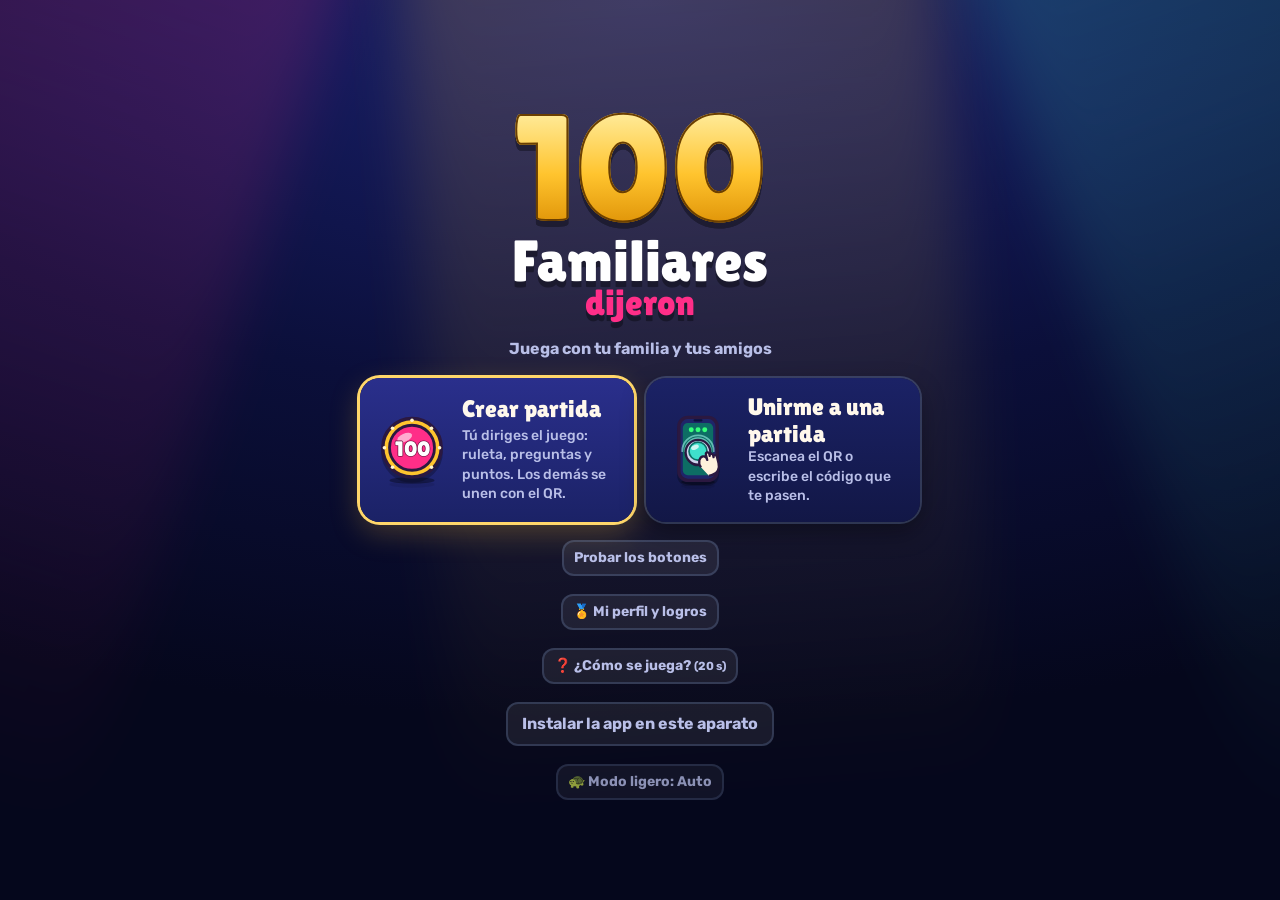
==== commit 8e50a233: "Fase 4 (parte 1): perfil por celular, logros con rarezas, títulos, auras, caballos y letras; salón d" ====
--- a/index.html
+++ b/index.html
@@ -59,6 +59,7 @@
     <p class="err" id="joinerr" role="alert"></p>
   </form>
   <button type="button" class="ghost sm" data-go="host">Probar los botones</button>
+  <button type="button" class="ghost sm" data-prof="1">🏅 Mi perfil y logros</button>
   <button type="button" class="ghost sm" data-tut="1">❓ ¿Cómo se juega? <small>(20 s)</small></button>
   <button type="button" id="install" class="ghost">Instalar la app en este aparato</button>
   <button type="button" class="ghost sm lite-btn" id="litebtn">🐢 Modo ligero: <b id="litev">Auto</b></button>
@@ -120,7 +121,7 @@
     <button type="button" class="myav" id="myavb" aria-label="Escoger tu animalito"><i id="myavi"></i><span><b>Tu animalito</b><small>Tócalo para cambiarlo</small></span></button>
     <h2>¿De qué equipo eres?</h2>
     <div class="pteams" id="pteams"></div>
-    <div class="pick-x"><button type="button" class="ghost sm" id="pspec">👀 Solo quiero ver</button><button type="button" class="ghost sm" data-tut="1">❓ ¿Cómo se juega? <small>(20 s)</small></button></div>
+    <div class="pick-x"><button type="button" class="ghost sm" data-prof="1">🏅 Mi perfil</button><button type="button" class="ghost sm" id="pspec">👀 Solo quiero ver</button><button type="button" class="ghost sm" data-tut="1">❓ ¿Cómo se juega? <small>(20 s)</small></button></div>
   </section>
   <section class="pad" id="pad" hidden>
     <div class="plamps" id="plamps"><i></i><i></i><i></i></div>
@@ -164,6 +165,7 @@
       </div>
       <p class="finph-mt" id="finphmt"></p>
       <div class="finph-meds" id="finphm"></div>
+      <button type="button" class="ghost" id="finphshare">📤 Compartir resultados</button>
       <button type="button" class="big" id="finphok">¡Listo!</button>
     </div>
   </section>
@@ -201,6 +203,13 @@
 </main>
   <div class="sheet" id="avsheet" hidden><div class="sheet-in"><h2 id="avtitle">Animalito</h2><div class="avg" id="avg"></div><button type="button" class="ghost" id="avclose">Listo</button></div></div>
   <div class="rxbar" id="rxbar" hidden><div class="rxp" id="rxp" hidden role="group" aria-label="Reacciones"></div><button type="button" class="rxk" id="rxk" aria-label="Mandar una reacción" aria-expanded="false">😀</button></div>
+  <section class="unl" id="unl" hidden aria-live="assertive"><div class="unl-bg" aria-hidden="true"></div><div class="unl-card" id="unlcard"><small id="unlr"></small><div class="unl-ic" id="unlic" aria-hidden="true"></div><b id="unln"></b><p id="unld"></p><span class="unl-t" id="unlt"></span></div></section>
+  <section class="prof" id="prof" hidden role="dialog" aria-modal="true" aria-labelledby="proft"><div class="prof-in">
+    <header class="prof-h"><button type="button" class="prof-av" id="profav" aria-label="Cambiar tu animalito"></button><div><b id="proft"></b><small id="proftt"></small></div><button type="button" class="prof-x" id="profx" aria-label="Cerrar">✕</button></header>
+    <div class="prof-st" id="profst"></div>
+    <h3>Lo que traes puesto</h3><div class="prof-eq" id="profeq"></div>
+    <h3>Logros <small id="profn"></small></h3><div id="proflg"></div>
+  </div></section>
   <section class="tut" id="tut" hidden role="dialog" aria-modal="true" aria-labelledby="tutt"><div class="tut-card">
     <div class="tut-bar" aria-hidden="true"><i id="tutbar"></i></div>
     <div class="tut-ic" id="tutic" aria-hidden="true"></div><b id="tutt"></b><p id="tutp"></p>
@@ -221,6 +230,7 @@
 <script src="version.js"></script>
 <script src="news.js"></script>
 <script src="avatars.js"></script>
+<script src="logros.js"></script>
 <script src="app.js"></script>
 </body>
 </html>
--- a/app.css
+++ b/app.css
@@ -494,3 +494,47 @@
 .finph-ph{display:grid;justify-items:center;gap:8px;margin:6px 0}
 .finph-pic{display:grid;justify-items:center;gap:8px}.finph-pic img{display:block;width:min(70vw,260px);border-radius:6px;box-shadow:0 10px 30px rgba(0,0,0,.6);transform:rotate(-2deg)}
 .finph-pb{display:flex;gap:8px}.finph-pic small{max-width:300px;color:var(--mute);font-size:12px;font-weight:700;text-align:center}
+
+.me-av{display:block;flex:none;width:36px;height:36px}.me-av svg{width:100%;height:100%}
+/* ===== logro desbloqueado ===== */
+.unl{position:fixed;inset:0;z-index:95;display:grid;place-items:center;padding:16px;pointer-events:auto}
+.unl-bg{position:absolute;inset:0;background:rgba(3,5,22,.85)}
+.unl-card{position:relative;display:grid;justify-items:center;gap:6px;width:min(90vw,340px);padding:18px 18px 16px;border-radius:24px;background:linear-gradient(180deg,#232c86,#121746);box-shadow:0 0 0 3px var(--rc),0 0 30px var(--rc),0 20px 60px rgba(0,0,0,.6);text-align:center}
+.unl-card small{color:var(--rc);font-weight:800;font-size:12px;letter-spacing:.06em;text-transform:uppercase}
+.unl-ic{font-size:64px;line-height:1.1;filter:drop-shadow(0 4px 12px var(--rc))}
+.unl-card b{min-height:1.1em;font:400 30px var(--disp)}.unl-card p{margin:0;color:#dfe4ff;font-size:14px}
+.unl-t{margin-top:4px;padding:6px 10px;border-radius:12px;background:rgba(0,0,0,.3);color:#ffe9a8;font-weight:800;font-size:13px}
+.unl.r0,.unl.r1{place-items:start center;pointer-events:none}.unl.r0 .unl-bg,.unl.r1 .unl-bg{display:none}.unl.r0 .unl-card,.unl.r1 .unl-card{margin-top:max(56px,env(safe-area-inset-top));pointer-events:auto}
+.unl.r0 .unl-ic,.unl.r1 .unl-ic{font-size:42px}.unl.r0 .unl-card b,.unl.r1 .unl-card b{font-size:24px}
+.unl.r2 .unl-card{animation:auPulse 1.4s ease-in-out infinite}
+.unl.r3 .unl-bg{background:radial-gradient(circle,rgba(168,85,247,.35),rgba(3,5,22,.9) 70%)}
+.unl.r4 .unl-bg{background:repeating-conic-gradient(from 0deg,rgba(255,176,32,.28) 0 10deg,transparent 10deg 20deg),radial-gradient(circle,rgba(255,140,0,.35),rgba(3,5,22,.92) 70%);animation:unRays 9s linear infinite}
+.unl.r4 .unl-card{box-shadow:0 0 0 4px #ffd23f,0 0 40px #ff8a00,0 -10px 50px #ff3d00;animation:auFire .7s ease-in-out infinite alternate}
+.unl.r5 .unl-bg{background:conic-gradient(from 0deg,#ff5ce1,#ffd23f,#3fe0cc,#8b5cf6,#ff5ce1);opacity:.55;filter:blur(30px);animation:unRays 6s linear infinite}
+.unl.r5 .unl-card{animation:auRain 2.4s linear infinite}.unl.r5 .unl-card b{background:linear-gradient(90deg,#ff5ce1,#ffd23f,#3fe0cc,#8b5cf6);-webkit-background-clip:text;background-clip:text;color:transparent}
+.unl.r6 .unl-bg{background:#000;animation:unBolt 2.2s steps(1) infinite}
+.unl.r6 .unl-card{background:linear-gradient(180deg,#2a0610,#0a0204);animation:auBolt 1.6s steps(1) infinite}.unl.r6 .unl-card b{color:#ff4d6d;letter-spacing:.04em}
+@keyframes unRays{to{transform:rotate(360deg) scale(1.5)}}
+@keyframes unBolt{0%,70%,76%,84%{background:#000}72%,80%{background:#3a0010}74%,82%{background:#fff}}
+.lite .unl-bg,.lite .unl-card{animation:none!important}
+/* ===== Mi perfil ===== */
+.prof{position:fixed;inset:0;z-index:66;display:grid;place-items:end center;background:rgba(3,5,22,.8)}
+.prof-in{width:min(100vw,520px);max-height:92dvh;overflow:auto;padding:16px 16px max(18px,env(safe-area-inset-bottom));border-radius:24px 24px 0 0;background:linear-gradient(180deg,#232c86,#121746);box-shadow:0 -2px 0 3px #ffc42e}
+.prof-in h3{margin:16px 0 8px;font:400 20px var(--disp)}.prof-in h3 small{color:var(--mute);font:800 13px Rubik,sans-serif}
+.prof-h{display:flex;align-items:center;gap:12px}.prof-h>div{flex:1;display:grid}.prof-h b{font:400 26px var(--disp)}.prof-h small{color:#ffd76a;font-weight:800}
+.prof-av{flex:none;width:68px;height:68px;padding:0;border:0;border-radius:50%;background:#0b0f3a}.prof-av svg{width:100%;height:100%}
+.prof-x{width:40px;height:40px;border:0;border-radius:50%;background:rgba(255,255,255,.1);color:#fff;font-size:18px}
+.prof-st{display:grid;grid-template-columns:repeat(4,1fr);gap:6px;margin-top:12px}
+.prof-st div{display:grid;justify-items:center;gap:1px;padding:8px 4px;border-radius:12px;background:rgba(0,0,0,.25);text-align:center}
+.prof-st span{font-size:18px}.prof-st b{font:400 17px var(--disp)}.prof-st small{color:var(--mute);font-size:10px;font-weight:800;line-height:1.1}
+.prof-eq{display:grid;gap:10px}.prof-eq>div>small{display:block;margin-bottom:4px;color:var(--mute);font-weight:800;font-size:12px}.prof-eq em{display:block;margin-top:3px;color:var(--mute);font-size:11px}
+.prof-chips{display:flex;flex-wrap:wrap;gap:6px}
+.prof-chip{display:inline-flex;align-items:center;gap:6px;padding:6px 10px;border:0;border-radius:99px;background:rgba(255,255,255,.08);color:#fff;font:800 13px Rubik,sans-serif;box-shadow:inset 0 0 0 2px var(--rc,rgba(255,255,255,.15))}
+.prof-chip.on{background:var(--rc,#ffd76a);color:#1a1033}
+.prof-dot{display:inline-block;width:14px;height:14px;border-radius:50%;background:#0b0f3a}
+.prof-rg{margin-bottom:10px}.prof-rg h4{margin:0 0 6px;color:var(--rc);font:800 13px Rubik,sans-serif;text-transform:uppercase;letter-spacing:.06em}
+.prof-lg{display:flex;gap:10px;align-items:center;margin-bottom:6px;padding:8px 10px;border-radius:14px;background:rgba(0,0,0,.22);opacity:.75}
+.prof-lg.ok{opacity:1;box-shadow:inset 0 0 0 2px var(--rc)}.prof-lg>div{flex:1;display:grid;gap:2px}.prof-lg b{font-size:15px}.prof-lg small{color:var(--mute);font-size:12px}
+.prof-li{flex:none;width:34px;font-size:22px;text-align:center}
+.prof-lg.sec b{color:var(--rc);letter-spacing:.2em}
+.prof-pg{display:block;height:6px;margin-top:2px;border-radius:99px;background:rgba(255,255,255,.12);overflow:hidden}.prof-pg i{display:block;height:100%;background:var(--rc)}
--- a/race.css
+++ b/race.css
@@ -79,3 +79,10 @@
   #bzc .hr-lane{font-size:15px}
   #bzc .hr-t{font-size:20px}
 }
+/* caballos especiales */
+.hr-h.hz-fuego .hr-tail,.hr-h.hz-fuego .hr-mane{filter:drop-shadow(0 0 3px #ff8a00)}
+.hr.run .hr-lane:not(.fin) .hr-h.hz-fuego{filter:drop-shadow(0 0 5px #ff5a00)}
+.hr-h.hz-uni{filter:drop-shadow(0 0 4px rgba(255,255,255,.8))}
+.hr-h.hz-fant{opacity:.85;filter:drop-shadow(0 0 6px #9cc0ff)}
+.hr.run .hr-lane:not(.fin) .hr-h.hz-fant{animation:hrBob .36s linear infinite,hrGhost 1.2s ease-in-out infinite}
+@keyframes hrGhost{50%{opacity:.45}}
--- a/cmd.css
+++ b/cmd.css
@@ -78,3 +78,44 @@
 .wph-fx.brk{font-size:clamp(26px,9vw,44px)}
 .j-wfx.deb,.wph-fx.deb{color:#dfe4ff;text-shadow:0 3px 0 #1a1f55,0 0 14px rgba(120,140,255,.6)}
 .j-wfx.deb{font-size:clamp(26px,4.5vw,48px)}.wph-fx.deb{font-size:clamp(22px,7vw,36px)}
+
+/* ===== auras (rareza) alrededor del animalito ===== */
+.aura{position:relative;border-radius:50%}
+.aura-com{box-shadow:0 0 0 3px #9aa3b8}
+.aura-poc{box-shadow:0 0 0 3px #35e08a,0 0 10px #35e08a}
+.aura-rar{box-shadow:0 0 0 3px #3b9bff,0 0 12px #3b9bff;animation:auPulse 1.6s ease-in-out infinite}
+.aura-epi{box-shadow:0 0 0 3px #a855f7,0 0 14px #a855f7,0 0 26px rgba(168,85,247,.5)}
+.aura-leg{box-shadow:0 0 0 3px #ffb020,0 0 14px #ff8a00,0 -4px 22px #ff5a00;animation:auFire .9s ease-in-out infinite alternate}
+.aura-mit{box-shadow:0 0 0 3px #fff,0 0 16px #ff5ce1;animation:auRain 3s linear infinite}
+.aura-sec{box-shadow:0 0 0 3px #b3122e,0 0 16px #ff2b4d;animation:auBolt 2.4s steps(1) infinite}
+@keyframes auPulse{50%{box-shadow:0 0 0 3px #3b9bff,0 0 22px #3b9bff}}
+@keyframes auFire{to{box-shadow:0 0 0 3px #ffd23f,0 0 20px #ff8a00,0 -8px 28px #ff3d00}}
+@keyframes auRain{0%{box-shadow:0 0 0 3px #ff5ce1,0 0 16px #ff5ce1}25%{box-shadow:0 0 0 3px #ffd23f,0 0 16px #ffd23f}50%{box-shadow:0 0 0 3px #3fe0cc,0 0 16px #3fe0cc}75%{box-shadow:0 0 0 3px #8b5cf6,0 0 16px #8b5cf6}100%{box-shadow:0 0 0 3px #ff5ce1,0 0 16px #ff5ce1}}
+@keyframes auBolt{0%,86%,92%{box-shadow:0 0 0 3px #b3122e,0 0 14px #ff2b4d}88%,94%{box-shadow:0 0 0 3px #fff,0 0 30px #ff2b4d,0 0 60px #fff}}
+.lite .aura{animation:none!important}
+/* ===== Ronda Relámpago (pantalla y vista del celular) ===== */
+.fl{position:fixed;inset:0;z-index:70;display:grid;place-items:center;padding:clamp(8px,2vw,24px);background:radial-gradient(circle at 50% 30%,rgba(255,196,46,.22),rgba(5,8,30,.94) 60%)}
+.fl-in{display:grid;gap:10px;width:min(96vw,1100px);max-height:96dvh;overflow:auto;padding:clamp(12px,2vw,24px);border-radius:26px;background:linear-gradient(180deg,#232c86,#0e1240);box-shadow:0 0 0 3px #ffc42e,0 0 40px rgba(255,196,46,.45)}
+.fl-h{display:flex;align-items:center;justify-content:center;gap:14px}.fl-h>b{font:400 clamp(28px,4vw,54px) 'Lilita One',Rubik,sans-serif;color:#ffd23f;text-shadow:0 4px 0 #7a3a00,0 0 24px rgba(255,160,0,.6)}
+.fl .ring{width:clamp(44px,5vw,64px);height:clamp(44px,5vw,64px)}.fl .ring b{font-size:clamp(18px,2.2vw,28px)}
+.fl-s{margin:0;text-align:center;color:#dfe4ff;font:700 clamp(14px,1.8vw,22px) Rubik,sans-serif}
+.fl-tm{display:grid;grid-template-columns:1fr 1fr;gap:clamp(8px,2vw,24px)}
+.fl-team{display:grid;gap:10px;padding:clamp(10px,1.6vw,18px);border-radius:20px;background:rgba(0,0,0,.25);box-shadow:inset 0 0 0 3px var(--tc)}
+.fl-team>b{font:400 clamp(20px,2.6vw,34px) 'Lilita One',Rubik,sans-serif;color:var(--tc);text-align:center}
+.fl-p{display:flex;align-items:center;gap:10px;padding:8px 10px;border-radius:14px;background:rgba(255,255,255,.06)}
+.fl-p.on{background:rgba(255,215,106,.16);box-shadow:inset 0 0 0 2px #ffd76a}.fl-p.empty{opacity:.5}
+.fl-p>i{flex:none;display:grid;place-items:center;width:clamp(36px,4vw,52px);height:clamp(36px,4vw,52px);border-radius:50%;background:#0b0f3a;font-style:normal;color:#fff}.fl-p>i svg{width:100%;height:100%}
+.fl-p>span{flex:1;font:800 clamp(14px,1.8vw,22px) Rubik,sans-serif}
+.fl-p>em{display:flex;gap:5px}.fl-p u{display:block;width:clamp(10px,1.2vw,16px);height:clamp(10px,1.2vw,16px);border-radius:50%;background:rgba(255,255,255,.18);text-decoration:none}.fl-p u.on{background:#ffd23f;box-shadow:0 0 8px #ffb020}
+.fl-bd{display:grid;gap:6px}
+.fl-row{display:grid;grid-template-columns:minmax(0,1.1fr) 1fr 1fr;gap:8px;align-items:stretch}
+.fl-hd b{text-align:center;color:var(--tc);font:400 clamp(16px,2vw,26px) 'Lilita One',Rubik,sans-serif}
+.fl-q{align-self:center;color:#fff;font:700 clamp(12px,1.4vw,17px)/1.25 Rubik,sans-serif}
+.fl-cs{display:grid;gap:4px}
+.fl-c{display:grid;grid-template-columns:1fr auto;grid-template-rows:auto auto;align-items:center;min-height:clamp(40px,4.4vw,56px);padding:4px 10px;border-radius:10px;background:#141a5c;box-shadow:inset 0 0 0 2px rgba(255,255,255,.08)}
+.fl-c small{grid-column:1/-1;color:#9aa3d9;font-size:clamp(10px,1.1vw,13px);white-space:nowrap;overflow:hidden;text-overflow:ellipsis}
+.fl-c b{color:#fff;font:400 clamp(14px,1.7vw,22px) 'Lilita One',Rubik,sans-serif;white-space:nowrap;overflow:hidden;text-overflow:ellipsis}.fl-c em{font:400 clamp(16px,2vw,26px) 'Lilita One',Rubik,sans-serif;font-style:normal;color:#ffd23f}
+.fl-c:not(.on) *{visibility:hidden}.fl-c.on.hit{background:linear-gradient(180deg,#1f6fd1,#164aa0);box-shadow:inset 0 0 0 2px var(--tc)}.fl-c.on.miss{background:#3a1030}.fl-c.on.miss em{color:#ff8aa0}
+.fl-sum{display:grid;grid-template-columns:1fr 1fr;gap:12px}.fl-sum>div{display:grid;justify-items:center;padding:8px;border-radius:16px;background:rgba(0,0,0,.3);box-shadow:inset 0 0 0 2px var(--tc)}
+.fl-sum small{color:var(--tc);font-weight:800}.fl-sum b{font:400 clamp(26px,3.4vw,44px) 'Lilita One',Rubik,sans-serif}.fl-sum em{font:400 clamp(18px,2.2vw,30px) 'Lilita One',Rubik,sans-serif;font-style:normal;color:#ffd23f}
+@media (max-width:600px){.fl-row{grid-template-columns:1fr 1fr}.fl-row .fl-q{grid-column:1/-1}.fl-hd>span{display:none}}
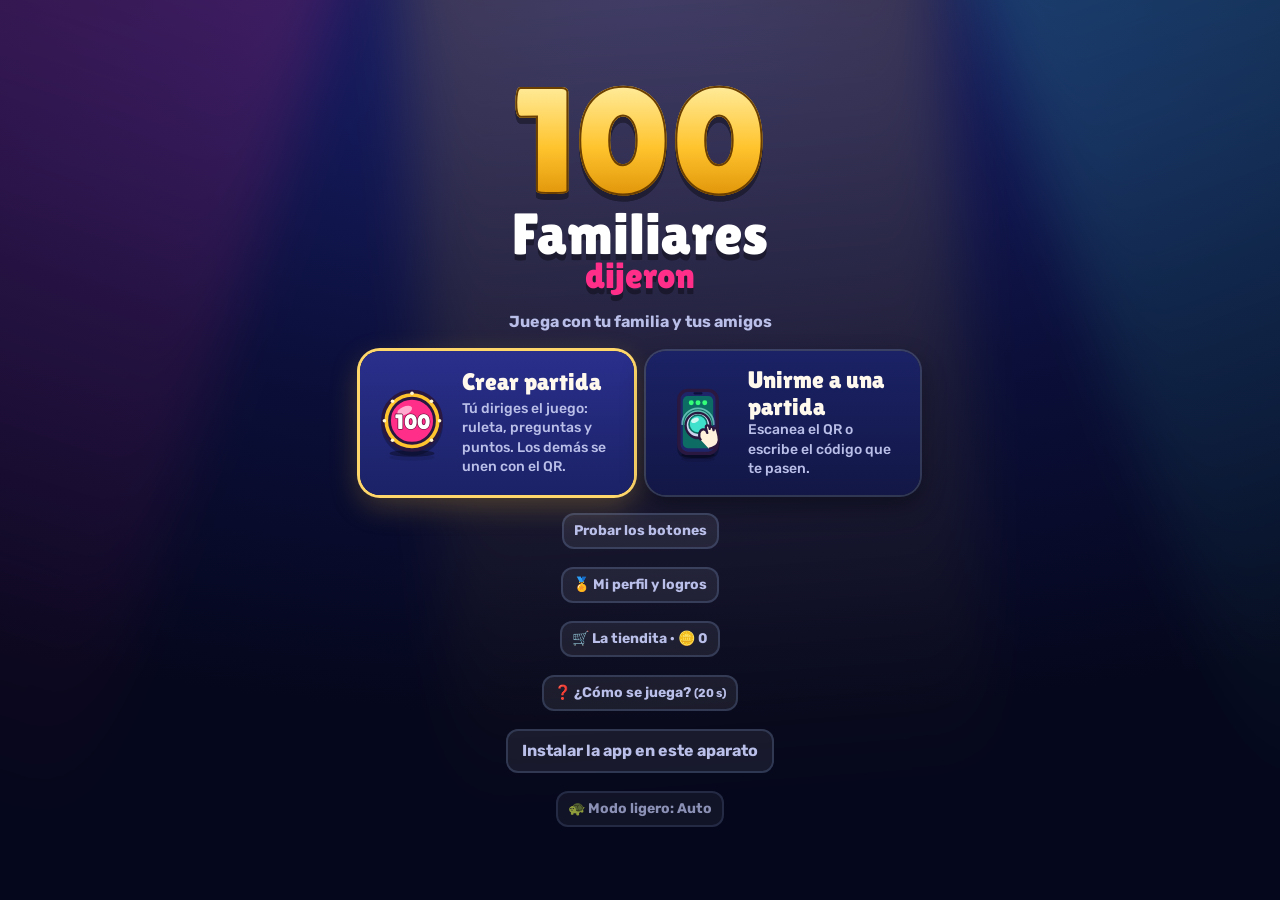
==== commit d7ecb293: "v29: tiendita con fichas, animalitos y cosas de adorno, celebracion al ganar el boton, temporadas de" ====
--- a/index.html
+++ b/index.html
@@ -60,6 +60,7 @@
   </form>
   <button type="button" class="ghost sm" data-go="host">Probar los botones</button>
   <button type="button" class="ghost sm" data-prof="1">🏅 Mi perfil y logros</button>
+  <button type="button" class="ghost sm" data-shop="1">🛒 La tiendita · 🪙 <b data-coins>0</b></button>
   <button type="button" class="ghost sm" data-tut="1">❓ ¿Cómo se juega? <small>(20 s)</small></button>
   <button type="button" id="install" class="ghost">Instalar la app en este aparato</button>
   <button type="button" class="ghost sm lite-btn" id="litebtn">🐢 Modo ligero: <b id="litev">Auto</b></button>
@@ -96,7 +97,8 @@
 <main id="v-play" class="view" hidden>
   <header class="pbar">
     <span class="me" id="me"></span>
-    <span class="pill" id="pstat">Conectando…</span>
+    <button type="button" class="coinb" id="mecoin" data-shop="1" aria-label="Tus fichas: abrir la tiendita">🪙 <b data-coins>0</b></button>
+    <span class="pill" id="pstat" role="button" tabindex="0">Conectando…</span>
     <button type="button" class="admk" id="mutek" aria-label="Silenciar este celular" aria-pressed="false">🔊</button>
     <button type="button" class="admk" id="admk" aria-label="Modo anfitrión">🔑</button>
   </header>
@@ -121,7 +123,7 @@
     <button type="button" class="myav" id="myavb" aria-label="Escoger tu animalito"><i id="myavi"></i><span><b>Tu animalito</b><small>Tócalo para cambiarlo</small></span></button>
     <h2>¿De qué equipo eres?</h2>
     <div class="pteams" id="pteams"></div>
-    <div class="pick-x"><button type="button" class="ghost sm" data-prof="1">🏅 Mi perfil</button><button type="button" class="ghost sm" id="pspec">👀 Solo quiero ver</button><button type="button" class="ghost sm" data-tut="1">❓ ¿Cómo se juega? <small>(20 s)</small></button></div>
+    <div class="pick-x"><button type="button" class="ghost sm" data-prof="1">🏅 Mi perfil</button><button type="button" class="ghost sm" data-shop="1">🛒 Tiendita</button><button type="button" class="ghost sm" id="pspec">👀 Solo quiero ver</button><button type="button" class="ghost sm" data-tut="1">❓ ¿Cómo se juega? <small>(20 s)</small></button></div>
   </section>
   <section class="pad" id="pad" hidden>
     <div class="plamps" id="plamps"><i></i><i></i><i></i></div>
@@ -158,6 +160,7 @@
       <div class="finph-av" id="finphav"></div>
       <h2 id="finpht"></h2>
       <p class="finph-s" id="finphs"></p>
+      <p class="finph-co" id="finphco" hidden></p>
       <div class="finph-pz" id="finphpz" hidden>🎁 Se llevan: <b id="finphpzt"></b></div>
       <div class="finph-ph" id="finphph" hidden>
         <button type="button" class="ghost" id="finphcam">📸 Foto de los ganadores <small>(si quieren)</small></button><input type="file" id="finphf" accept="image/*" hidden>
@@ -203,12 +206,49 @@
 </main>
   <div class="sheet" id="avsheet" hidden><div class="sheet-in"><h2 id="avtitle">Animalito</h2><div class="avg" id="avg"></div><button type="button" class="ghost" id="avclose">Listo</button></div></div>
   <div class="rxbar" id="rxbar" hidden><div class="rxp" id="rxp" hidden role="group" aria-label="Reacciones"></div><button type="button" class="rxk" id="rxk" aria-label="Mandar una reacción" aria-expanded="false">😀</button></div>
+  <section class="flp" id="flp" hidden role="dialog" aria-modal="true" aria-labelledby="flpt"><div class="flp-in">
+    <header class="flp-h"><b id="flpt">⚡ Ronda Relámpago</b><span class="ring" id="flpr" hidden><svg viewBox="0 0 36 36" aria-hidden="true"><circle class="rg-bg" cx="18" cy="18" r="15.5"/><circle class="rg-fg" cx="18" cy="18" r="15.5" pathLength="100"/></svg><b></b></span></header>
+    <p class="flp-s" id="flps"></p>
+    <button type="button" class="big gold" id="flpme" hidden>✋ ¡Yo juego!</button>
+    <div class="flp-q" id="flpq" hidden><small id="flpn"></small><b id="flpqt"></b></div>
+    <form class="flp-f" id="flpf" autocomplete="off" hidden><input id="flpi" maxlength="60" enterkeyhint="next" placeholder="Lo primero que se te ocurra…" aria-label="Tu respuesta"><div class="flp-b"><button type="button" class="ghost sm" id="flpskip">Pasar</button><button class="big">Siguiente ➜</button></div></form>
+    <p class="flp-w" id="flpb"></p>
+  </div></section>
   <section class="unl" id="unl" hidden aria-live="assertive"><div class="unl-bg" aria-hidden="true"></div><div class="unl-card" id="unlcard"><small id="unlr"></small><div class="unl-ic" id="unlic" aria-hidden="true"></div><b id="unln"></b><p id="unld"></p><span class="unl-t" id="unlt"></span></div></section>
   <section class="prof" id="prof" hidden role="dialog" aria-modal="true" aria-labelledby="proft"><div class="prof-in">
-    <header class="prof-h"><button type="button" class="prof-av" id="profav" aria-label="Cambiar tu animalito"></button><div><b id="proft"></b><small id="proftt"></small></div><button type="button" class="prof-x" id="profx" aria-label="Cerrar">✕</button></header>
+    <header class="prof-h"><button type="button" class="prof-av" id="profav" aria-label="Cambiar tu animalito"></button><div><b id="proft"></b><small id="proftt"></small></div><button type="button" class="coinb" data-shop="1" aria-label="Tus fichas: abrir la tiendita">🪙 <b data-coins>0</b></button><button type="button" class="prof-x" id="profx" aria-label="Cerrar">✕</button></header>
     <div class="prof-st" id="profst"></div>
     <h3>Lo que traes puesto</h3><div class="prof-eq" id="profeq"></div>
     <h3>Logros <small id="profn"></small></h3><div id="proflg"></div>
+    <h3>Pasar tu perfil a otro celular</h3><p class="prof-bkp">Así no pierdes tus logros, tus fichas ni lo que compraste si cambias de celular.</p><div class="prof-bk"><button type="button" class="ghost sm" id="bkout1">📤 Sacar mi código</button><button type="button" class="ghost sm" id="bkin1">📥 Tengo un código</button></div>
+  </div></section>
+  <section class="prof shop" id="shop" hidden role="dialog" aria-modal="true" aria-labelledby="shopt"><div class="prof-in">
+    <header class="prof-h"><span class="shop-ic" aria-hidden="true">🛒</span><div><b id="shopt">La tiendita</b><small id="shopcd"></small></div><span class="coinb">🪙 <b data-coins>0</b></span><button type="button" class="prof-x" id="shopx" aria-label="Cerrar">✕</button></header>
+    <p class="shop-s">Cosas de adorno para presumir (no ayudan a ganar). Cambia todos los días a medianoche y es igual para todos; lo más raro casi no sale.</p>
+    <div class="shop-g" id="shopg"></div>
+    <details class="shop-d"><summary>🪙 ¿Cómo gano fichas?</summary><ul id="shopern"></ul></details>
+    <details class="shop-d"><summary>🎲 ¿Qué tan seguido sale cada cosa?</summary><div id="shopodds"></div></details>
+    <button type="button" class="ghost sm shop-me" data-prof="1">🎒 Ponerme lo que ya tengo</button>
+  </div></section>
+  <section class="prof bk" id="bk" hidden role="dialog" aria-modal="true" aria-labelledby="bkt"><div class="prof-in">
+    <header class="prof-h"><span class="shop-ic" aria-hidden="true">📦</span><div><b id="bkt">Copia de tu perfil</b><small>Para pasarlo a otro celular</small></div><button type="button" class="prof-x" id="bkx" aria-label="Cerrar">✕</button></header>
+    <div id="bko">
+      <p class="shop-s">En el celular nuevo, <b>escanea este cuadro con la cámara</b>. O mándate el código por WhatsApp y pégalo allá en <b>Mi perfil → Tengo un código</b>.</p>
+      <div class="bk-qr" id="bkqr"></div>
+      <div class="prof-bk"><button type="button" class="ghost sm" id="bkcopy">📋 Copiar código</button><button type="button" class="ghost sm" id="bkshare">📤 Compartir</button></div>
+      <p class="bk-n">Úsalo en un solo celular a la vez: si dos celulares juegan juntos con el mismo perfil, se confunden.</p>
+    </div>
+    <div id="bki" hidden>
+      <p class="shop-s">Pega aquí el código que sacaste en tu otro celular.</p>
+      <textarea id="bkta" rows="4" spellcheck="false" autocapitalize="off" autocomplete="off" placeholder="F1…"></textarea>
+      <p class="err" id="bkerr" role="alert"></p>
+      <button type="button" class="big gold" id="bkgo">Revisar el código</button>
+    </div>
+    <div id="bkc" hidden>
+      <p class="shop-s" id="bkct"></p>
+      <button type="button" class="big gold" id="bkyes">Sí, pasarlo a este celular</button>
+      <button type="button" class="ghost" id="bkno">Cancelar</button>
+    </div>
   </div></section>
   <section class="tut" id="tut" hidden role="dialog" aria-modal="true" aria-labelledby="tutt"><div class="tut-card">
     <div class="tut-bar" aria-hidden="true"><i id="tutbar"></i></div>
@@ -231,6 +271,7 @@
 <script src="news.js"></script>
 <script src="avatars.js"></script>
 <script src="logros.js"></script>
+<script src="tienda.js"></script>
 <script src="app.js"></script>
 </body>
 </html>
--- a/app.css
+++ b/app.css
@@ -538,3 +538,71 @@
 .prof-li{flex:none;width:34px;font-size:22px;text-align:center}
 .prof-lg.sec b{color:var(--rc);letter-spacing:.2em}
 .prof-pg{display:block;height:6px;margin-top:2px;border-radius:99px;background:rgba(255,255,255,.12);overflow:hidden}.prof-pg i{display:block;height:100%;background:var(--rc)}
+
+/* Ronda Relámpago en el celular */
+.flp{position:fixed;inset:0;z-index:60;display:grid;place-items:center;padding:16px;background:radial-gradient(circle at 50% 20%,rgba(255,196,46,.25),rgba(5,8,30,.95) 65%)}
+.flp-in{display:grid;gap:12px;width:min(94vw,420px);padding:18px;border-radius:24px;background:linear-gradient(180deg,#232c86,#0e1240);box-shadow:0 0 0 3px #ffc42e,0 0 30px rgba(255,196,46,.4)}
+.flp-h{display:flex;align-items:center;gap:10px}.flp-h b{flex:1;font:400 26px var(--disp);color:#ffd23f}
+.flp-s{margin:0;color:#dfe4ff;font-weight:700;font-size:15px;line-height:1.35}
+.flp-q{display:grid;gap:6px;padding:14px;border-radius:16px;background:#0b0f3a}.flp-q small{color:#ffd76a;font-weight:800}.flp-q b{font:400 24px/1.15 var(--disp)}
+.flp-f{display:grid;gap:10px}.flp-f input{min-height:56px;padding:8px 14px;border:0;border-radius:14px;background:#fff8ec;color:var(--cink);font:700 19px Rubik,sans-serif}
+.flp-b{display:grid;grid-template-columns:auto 1fr;gap:8px}
+.flp-w{margin:0;color:var(--mute);font-weight:700;font-size:14px;text-align:center}.flp-w b{color:#fff}
+body:has(#flp:not([hidden])) .rxbar{display:none}
+/* barra de arriba en celulares angostos: nombre y equipo en una sola línea cada uno */
+.pbar .me>span{display:grid;min-width:0}
+.pbar .me>span,.pbar .me small{overflow:hidden;white-space:nowrap;text-overflow:ellipsis}
+.pbar .me{flex:1 1 auto}.pbar #pstat{flex:0 1 auto;max-width:42%}
+/* ===================== FICHAS Y TIENDITA ===================== */
+.coinb{flex:none;display:inline-flex;align-items:center;gap:4px;padding:5px 10px;border:0;border-radius:99px;background:linear-gradient(180deg,#3a2a00,#1f1600);color:#ffd76a;font:800 14px Rubik,sans-serif;box-shadow:inset 0 0 0 2px rgba(255,210,63,.55);white-space:nowrap}
+.coinb b{font:400 16px var(--disp);color:#ffe9a0}
+.pbar .coinb{margin-left:auto;padding:4px 8px;font-size:12px;gap:3px}.pbar .coinb b{font-size:15px}
+@media (max-width:360px){.pbar .coinb{padding:4px 7px;font-size:12px}.pbar .coinb b{font-size:14px}}
+.coin-pop{position:fixed;z-index:120;pointer-events:none;font:400 18px var(--disp);font-style:normal;color:#ffd76a;text-shadow:0 2px 0 #5a3a00,0 0 10px rgba(255,190,40,.7);transform:translate(-50%,0);white-space:nowrap}
+.lnk{padding:0;border:0;background:none;color:#ffd76a;font:inherit;font-weight:800;text-decoration:underline;cursor:pointer}
+.prof-h .coinb{margin-right:4px}
+.shop-ic{flex:none;display:grid;place-items:center;width:52px;height:52px;border-radius:16px;background:rgba(255,215,106,.14);font-size:30px}
+.shop-s{margin:10px 0;color:#dfe4ff;font-size:14px;line-height:1.4}
+.shop-g{display:grid;grid-template-columns:1fr 1fr;gap:10px}
+.shop-c{position:relative;display:grid;justify-items:center;align-content:start;gap:3px;padding:12px 8px 10px;border-radius:18px;background:linear-gradient(180deg,rgba(255,255,255,.07),rgba(0,0,0,.25));box-shadow:inset 0 0 0 2px color-mix(in srgb,var(--rc) 70%,transparent);text-align:center;overflow:hidden}
+.shop-c.r3,.shop-c.r4{background:linear-gradient(180deg,color-mix(in srgb,var(--rc) 22%,transparent),rgba(0,0,0,.25))}
+.shop-c.r5{background:linear-gradient(180deg,rgba(255,92,225,.22),rgba(63,224,204,.12),rgba(0,0,0,.25));box-shadow:inset 0 0 0 2px #ff5ce1,0 0 16px rgba(255,92,225,.35)}
+.shop-c.r4::before,.shop-c.r5::before{content:'';position:absolute;inset:-40%;background:linear-gradient(115deg,transparent 42%,rgba(255,255,255,.16) 50%,transparent 58%);animation:shopShine 3.2s ease-in-out infinite;pointer-events:none}
+@keyframes shopShine{from{transform:translateX(-60%)}to{transform:translateX(60%)}}
+.shop-c.star{grid-column:1/-1;padding-top:26px}
+.shop-st{position:absolute;top:0;left:0;right:0;padding:3px;background:var(--rc);color:#1a1033;font:800 12px Rubik,sans-serif;font-style:normal}
+.shop-pv{display:grid;place-items:center;width:86px;height:86px;padding:0;border:0;border-radius:50%;background:none;color:#fff}
+.shop-c.star .shop-pv{width:104px;height:104px}
+.shop-pv svg{width:100%;height:100%}
+.shop-au{display:block;width:74px;height:74px;border-radius:50%}.shop-au svg{width:100%;height:100%}
+.shop-ti{display:block;max-width:100%;padding:0 4px;color:#ffd76a;font:400 17px/1.15 var(--disp)}
+.wrp b{font:400 24px var(--disp);color:#fff}.wrp .l2-c{font-style:normal;display:inline-block}
+.shop-hz{display:block;width:96px;height:60px}.shop-hz .hr-h{position:static;width:96px;height:60px;color:#ff2e88}
+.shop-bu p{margin:0;padding:7px 12px 8px;border-radius:16px 16px 16px 4px;background:rgba(255,255,255,.1);font-size:14px;line-height:1.3}
+.shop-ce{display:grid;justify-items:center;font-size:44px;line-height:1}.shop-ce small{font-size:10px;color:var(--mute);font-weight:800}
+.shop-r{color:var(--rc);font:800 11px Rubik,sans-serif;text-transform:uppercase;letter-spacing:.04em}
+.shop-n{font:800 14px/1.2 Rubik,sans-serif;min-height:2.4em;display:grid;place-items:center}
+.shop-b{width:100%;margin-top:4px;padding:8px 6px;border:0;border-radius:12px;background:linear-gradient(180deg,#ffd23f,#e0a816);color:#2b1a00;font:400 17px var(--disp);box-shadow:0 3px 0 #8a5a00}
+.shop-b s{font:700 12px Rubik,sans-serif;opacity:.6}
+.shop-b.poor{background:rgba(255,255,255,.1);color:#b8bde6;box-shadow:none}
+.shop-b.sure{background:linear-gradient(180deg,#5fe06a,#22a83a);color:#04220a;font:800 13px Rubik,sans-serif}
+.shop-b.wear{background:linear-gradient(180deg,#8b5cf6,#5b2fd0);color:#fff;font:800 14px Rubik,sans-serif;box-shadow:0 3px 0 #2e1470}
+.shop-b.on{background:rgba(95,224,106,.18);color:#9ef0a6;box-shadow:inset 0 0 0 2px #5fe06a;font:800 13px Rubik,sans-serif}
+.shop-d{margin-top:12px;padding:10px 12px;border-radius:14px;background:rgba(0,0,0,.25)}
+.shop-d summary{font-weight:800;cursor:pointer}
+.shop-d ul{margin:8px 0 0;padding:0;list-style:none;display:grid;gap:6px}
+#shopern li{display:grid;grid-template-columns:26px 1fr auto;gap:6px;align-items:center;font-size:14px}#shopern li b{color:#ffd76a;font-size:13px;text-align:right}
+#shopodds p{margin:8px 0 0;font-size:13px;color:#dfe4ff}
+#shopodds li{display:grid;grid-template-columns:1fr auto 70px;gap:8px;font-size:14px}#shopodds li b{color:var(--rc)}#shopodds li small{color:#ffd76a;text-align:right;font-weight:800}
+.shop-me{display:block;margin:14px auto 0}
+.lite .shop-c::before{display:none}
+/* copia del perfil */
+.prof-bkp{margin:0 0 8px;color:var(--mute);font-size:13px}
+.prof-bk{display:flex;flex-wrap:wrap;gap:8px;justify-content:center}
+.bk-qr{display:grid;place-items:center;margin:8px auto;width:min(86vw,380px);padding:10px;border-radius:14px;background:#fff}.bk-qr svg,.bk-qr img{width:100%;height:auto}.bk-qr .shop-s{color:#2b1840}
+.bk-n{color:var(--mute);font-size:12px;text-align:center}
+#bkta{width:100%;box-sizing:border-box;padding:10px;border:0;border-radius:12px;background:#0b0f3a;color:#fff;font:13px/1.3 ui-monospace,monospace;box-shadow:inset 0 0 0 2px rgba(156,192,255,.25)}
+#bkc .big,#bki .big{width:100%;margin-top:8px}#bkc .ghost{display:block;margin:8px auto 0}
+.finph-co{margin:6px 0 0;color:#ffd76a;font-weight:700;font-size:15px}
+.shop .prof-h b,.bk .prof-h b{font-size:22px}
+#shopcd{white-space:nowrap}
--- a/cmd.css
+++ b/cmd.css
@@ -119,3 +119,75 @@
 .fl-sum{display:grid;grid-template-columns:1fr 1fr;gap:12px}.fl-sum>div{display:grid;justify-items:center;padding:8px;border-radius:16px;background:rgba(0,0,0,.3);box-shadow:inset 0 0 0 2px var(--tc)}
 .fl-sum small{color:var(--tc);font-weight:800}.fl-sum b{font:400 clamp(26px,3.4vw,44px) 'Lilita One',Rubik,sans-serif}.fl-sum em{font:400 clamp(18px,2.2vw,30px) 'Lilita One',Rubik,sans-serif;font-style:normal;color:#ffd23f}
 @media (max-width:600px){.fl-row{grid-template-columns:1fr 1fr}.fl-row .fl-q{grid-column:1/-1}.fl-hd>span{display:none}}
+.fl-x{display:flex;justify-content:center}.fl-x:empty{display:none}.fl-x button{padding:8px 16px;border:0;border-radius:12px;background:rgba(255,255,255,.1);color:#dfe4ff;font:800 14px Rubik,sans-serif}
+/* relámpago: más compacto en pantallas anchas (que se vean los totales en una tele de 720p) */
+@media (min-width:601px){
+  .fl-in{gap:8px}
+  .fl-row{grid-template-columns:minmax(0,.8fr) 1.2fr 1.2fr;gap:8px}
+  .fl-cs{grid-template-columns:1fr 1fr;gap:4px}
+  .fl-c{min-height:0;padding:3px 8px}
+  .fl-c small{font-size:clamp(9px,.9vw,12px)}
+  .fl-c b{font-size:clamp(13px,1.4vw,19px)}.fl-c em{font-size:clamp(14px,1.6vw,22px)}
+  .fl-q{font-size:clamp(11px,1.15vw,15px)}
+  .fl-h>b{font-size:clamp(26px,3.4vw,46px)}
+}
+@supports not (height:1dvh){.fl-in{max-height:96vh}}
+/* títulos míticos (arcoíris que corre) y secretos (rojo que chispea) */
+.tit-mit{display:inline-block;background:linear-gradient(90deg,#ff5ce1,#ffd23f,#3fe0cc,#8b5cf6,#ff5ce1);background-size:200% 100%;-webkit-background-clip:text;background-clip:text;color:transparent!important;animation:titRain 3s linear infinite}
+@keyframes titRain{to{background-position:200% 0}}
+.tit-sec{display:inline-block;color:#ff4d6d!important;text-shadow:0 0 6px #b3122e;animation:titSec 2.6s steps(1) infinite}
+@keyframes titSec{0%,84%{transform:none}86%{transform:translate(1px,-1px);text-shadow:0 0 14px #ff2b4d}90%{transform:translate(-1px,1px)}94%{transform:none;text-shadow:0 0 10px #ff2b4d}}
+.lite .tit-mit,.lite .tit-sec{animation:none}
+/* ===================== COSAS DE LA TIENDITA (iguales en todas las pantallas) ===================== */
+/* auras de la tienda */
+.aus-menta{box-shadow:0 0 0 3px #3fe0cc,0 0 10px #3fe0cc}
+.aus-neon{box-shadow:0 0 0 3px #ff2bd6,0 0 12px #ff2bd6;animation:ausNeon 1.4s steps(1) infinite}
+@keyframes ausNeon{50%{box-shadow:0 0 0 3px #00e5ff,0 0 14px #00e5ff}}
+.aus-hielo{box-shadow:0 0 0 3px #bfe9ff,0 0 12px #7fd4ff,0 0 22px rgba(255,255,255,.55);animation:ausHie 2.2s ease-in-out infinite}
+@keyframes ausHie{50%{box-shadow:0 0 0 3px #fff,0 0 18px #bfe9ff,0 0 30px rgba(127,212,255,.7)}}
+.aus-corazon{box-shadow:0 0 0 3px #ff5c9a,0 0 12px #ff5c9a}
+.aus-corazon::after{content:'💗';position:absolute;right:-5px;top:-7px;font-size:15px;line-height:1;animation:ausHeart 1.6s ease-in-out infinite;pointer-events:none}
+@keyframes ausHeart{50%{transform:translateY(-4px) scale(1.18)}}
+.aus-galaxia{box-shadow:0 0 0 3px #6a3cff,0 0 14px #6a3cff,0 0 28px rgba(201,168,255,.5);animation:ausGal 4s linear infinite}
+@keyframes ausGal{33%{box-shadow:0 0 0 3px #2a1060,0 0 16px #c9a8ff,0 0 30px rgba(106,60,255,.6)}66%{box-shadow:0 0 0 3px #c9a8ff,0 0 14px #3b9bff,0 0 26px rgba(59,155,255,.5)}}
+.aus-oro{box-shadow:0 0 0 3px #ffd23f,0 0 14px #ffb020,0 0 30px rgba(255,210,63,.55);animation:ausOro 1.8s ease-in-out infinite}
+@keyframes ausOro{50%{box-shadow:0 0 0 4px #fff3a8,0 0 22px #ffd23f,0 0 40px rgba(255,176,32,.7)}}
+.aus-fantasma{box-shadow:0 0 0 3px rgba(220,230,255,.9),0 0 18px rgba(200,215,255,.8);animation:ausFan 3s ease-in-out infinite}
+@keyframes ausFan{50%{box-shadow:0 0 0 3px rgba(220,230,255,.3),0 0 26px rgba(200,215,255,.35);opacity:.78}}
+.aus-prisma{box-shadow:0 0 0 3px #fff,0 0 18px #ff5ce1;animation:ausPri 1.8s linear infinite}
+@keyframes ausPri{0%,100%{box-shadow:0 0 0 3px #ff5c9a,0 0 18px #ff5c9a,0 0 34px #ffd23f}20%{box-shadow:0 0 0 3px #ffd23f,0 0 18px #ffd23f,0 0 34px #3fe0cc}40%{box-shadow:0 0 0 3px #3fe0cc,0 0 18px #3fe0cc,0 0 34px #5b8cff}60%{box-shadow:0 0 0 3px #5b8cff,0 0 18px #5b8cff,0 0 34px #8b5cf6}80%{box-shadow:0 0 0 3px #8b5cf6,0 0 18px #8b5cf6,0 0 34px #ff5c9a}}
+.lite .aus-corazon::after{animation:none}
+/* título de campeón de temporada: oro que brilla */
+.tit-camp{display:inline-block;background:linear-gradient(100deg,#b37a00 0%,#ffd23f 35%,#fff6c8 50%,#ffd23f 65%,#b37a00 100%);background-size:220% 100%;-webkit-background-clip:text;background-clip:text;color:transparent!important;animation:titCamp 2.6s linear infinite}
+@keyframes titCamp{from{background-position:110% 0}to{background-position:-110% 0}}
+.lite .tit-camp{animation:none}
+/* letras de la tienda (en la pantalla grande y en la muestra del celular) */
+.j-say.w-neon #saytx .l2-c,.wrp.w-neon .l2-c{color:#ffe0f8;text-shadow:0 0 4px #fff,0 0 10px #ff2bd6,0 0 22px #ff2bd6;animation:wrNeon 3s steps(1) infinite}
+@keyframes wrNeon{0%,90%,96%{opacity:1}93%{opacity:.45}}
+.j-say.w-hielo #saytx .l2-c,.wrp.w-hielo .l2-c{color:#eafaff;text-shadow:0 0 6px #7fd4ff,0 0 14px #bfe9ff,0 2px 0 #3b8fd6}
+.j-say.w-fuego #saytx .l2-c,.wrp.w-fuego .l2-c{color:#ffe27a;text-shadow:0 -2px 6px #ff8a00,0 -5px 14px #ff3d00;animation:wrFue .45s ease-in-out infinite alternate}
+@keyframes wrFue{to{text-shadow:0 -3px 8px #ffb020,0 -8px 18px #ff3d00}}
+.j-say.w-arcoiris #saytx .l2-c,.wrp.w-arcoiris .l2-c{animation:wrArc 2.4s linear infinite;text-shadow:0 0 10px rgba(255,255,255,.35)}
+.j-say.w-arcoiris #saytx .l2-c:nth-child(4n+2),.wrp.w-arcoiris .l2-c:nth-child(4n+2){animation-delay:-.6s}
+.j-say.w-arcoiris #saytx .l2-c:nth-child(4n+3),.wrp.w-arcoiris .l2-c:nth-child(4n+3){animation-delay:-1.2s}
+.j-say.w-arcoiris #saytx .l2-c:nth-child(4n),.wrp.w-arcoiris .l2-c:nth-child(4n){animation-delay:-1.8s}
+@keyframes wrArc{0%,100%{color:#ff5c9a}20%{color:#ffd23f}40%{color:#3fe0cc}60%{color:#5b8cff}80%{color:#b46bff}}
+.lite .j-say[class*=" w-"] #saytx .l2-c,.lite .wrp .l2-c{animation:none}
+/* burbujas del chat */
+.chat-m .bub.bu-corazon p,.shop-bu.bu-corazon p{background:linear-gradient(135deg,#ff8ab1,#ff4f8f);color:#fff;box-shadow:none}
+.chat-m .bub.bu-corazon p::after,.shop-bu.bu-corazon p::after{content:' 💗'}
+.chat-m .bub.bu-neon p,.shop-bu.bu-neon p{background:#140a30;color:#d9fbff;box-shadow:inset 0 0 0 2px #00e5ff,0 0 12px rgba(0,229,255,.55)}
+.chat-m .bub.bu-oro p,.shop-bu.bu-oro p{background:linear-gradient(135deg,#fff0a0,#e0a816);color:#3a2600;box-shadow:0 0 12px rgba(255,210,63,.5)}
+.chat-m .bub.bu-oro p b{color:#7a4a00}
+.chat-m .bub.bu-galaxia p,.shop-bu.bu-galaxia p{background:radial-gradient(circle at 18% 20%,#9a75ff,#2a1060 55%,#07041a);color:#fff;box-shadow:0 0 14px rgba(122,77,255,.6)}
+/* caballos de la tienda */
+.hz-dorado{filter:drop-shadow(0 0 4px #ffd23f)}.hz-noche{filter:drop-shadow(0 0 4px #7ab8ff)}
+/* celebración al ganar el botón */
+.celeb{position:fixed;inset:0;z-index:95;pointer-events:none;overflow:hidden}
+.celeb.flash{animation:celFl .6s ease-out}
+@keyframes celFl{0%{background:rgba(255,246,176,.55)}100%{background:transparent}}
+.celeb-p{position:absolute;display:block;font-style:normal;line-height:1;font-size:clamp(18px,2.4vw,30px);will-change:transform}
+.celeb-p b{display:block;width:10px;height:6px;border-radius:2px}
+.celeb-p b.dot{width:8px;height:8px;border-radius:50%}
+.celeb-p b.ray{width:6px;height:clamp(90px,16vw,220px);border-radius:3px;background:linear-gradient(#fff6b0,rgba(255,210,63,0))}
+.celeb-p.big{font-size:clamp(36px,5vw,64px)}.celeb-p.huge{font-size:clamp(90px,14vw,200px)}.celeb-p.star{font-size:clamp(16px,2vw,26px)}
